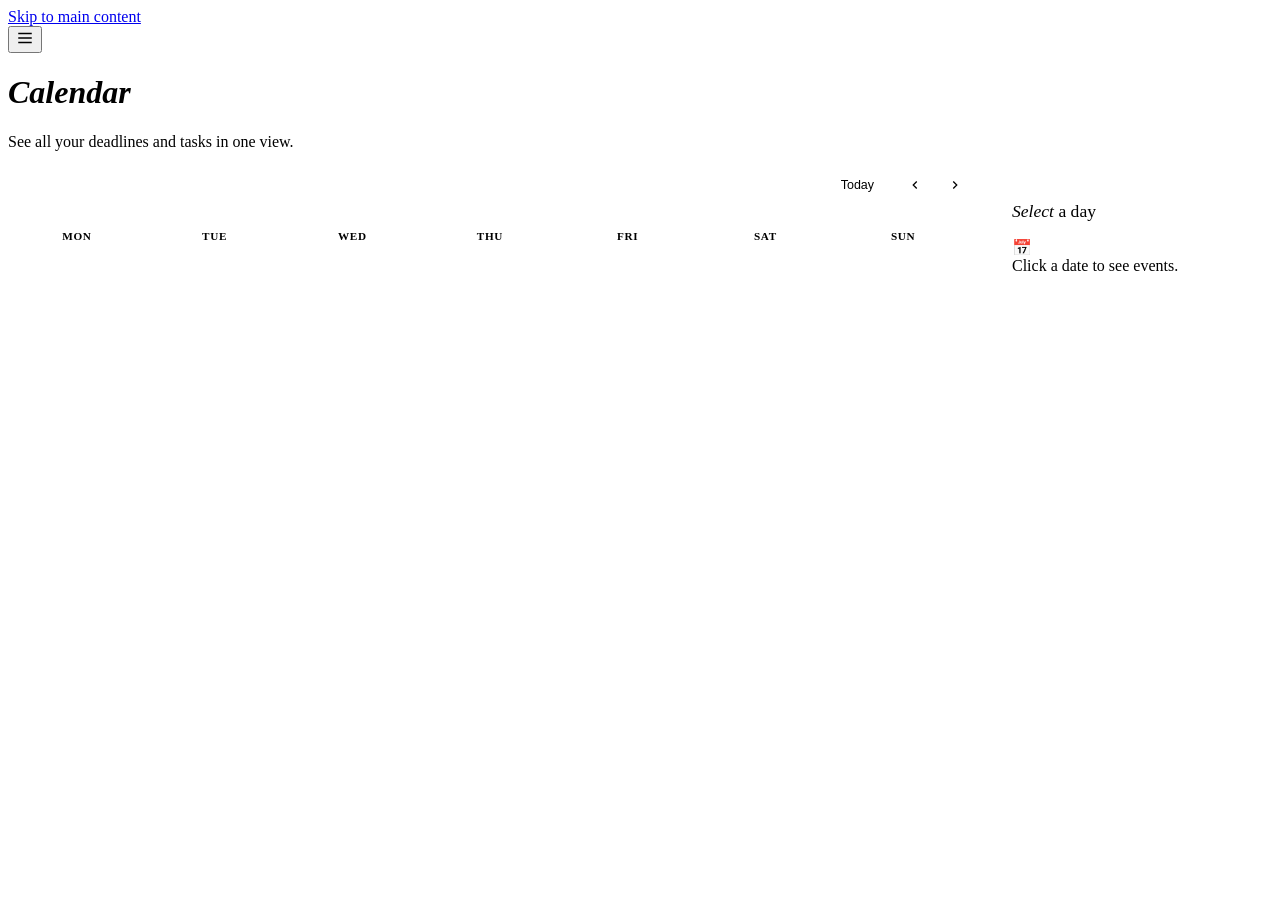
==== calendar.html @ 4d9ec4e2 "Add files via upload" ====
<!DOCTYPE html>
<html lang="en">
<head>
  <meta charset="UTF-8"/>
  <meta name="viewport" content="width=device-width, initial-scale=1.0"/>
  <meta name="description" content="UniCal Calendar — visualise all your deadlines and tasks in a monthly view."/>
  <title>UniCal – Calendar</title>
  <link rel="preconnect" href="https://fonts.googleapis.com"/>
  <link rel="preconnect" href="https://fonts.gstatic.com" crossorigin/>
  <link href="https://fonts.googleapis.com/css2?family=Fraunces:ital,opsz,wght@0,9..144,300;1,9..144,300&family=DM+Sans:opsz,wght@9..40,400;9..40,500;9..40,600&display=swap" rel="stylesheet"/>
  <link rel="stylesheet" href="../css/global.css"/>
  <style>
    .cal-layout {
      display: grid;
      grid-template-columns: 1fr 280px;
      gap: 20px;
      align-items: start;
    }

    /* ── Nav bar ── */
    .cal-nav {
      display: flex;
      align-items: center;
      justify-content: space-between;
      margin-bottom: 16px;
    }

    .cal-month-title {
      font-family: var(--font-display);
      font-size: 1.4rem;
      font-weight: 300;
      letter-spacing: -0.02em;
    }

    .cal-nav-btns {
      display: flex;
      gap: 6px;
    }

    .cal-nav-btn {
      width: 34px;
      height: 34px;
      border-radius: var(--radius-sm);
      background: var(--surface-2);
      border: 1.5px solid var(--border);
      display: flex;
      align-items: center;
      justify-content: center;
      cursor: pointer;
      color: var(--text-muted);
      transition: all 0.15s ease;
    }

    .cal-nav-btn:hover { background: var(--surface-3); color: var(--text); }

    .today-btn {
      padding: 6px 14px;
      border-radius: var(--radius-sm);
      background: var(--surface-2);
      border: 1.5px solid var(--border);
      font-size: 0.78rem;
      font-weight: 500;
      cursor: pointer;
      color: var(--text-muted);
      transition: all 0.15s;
    }

    .today-btn:hover { background: var(--surface-3); color: var(--text); }

    /* ── Calendar grid ── */
    .cal-grid-wrap {
      background: var(--surface);
      border: 1.5px solid var(--border);
      border-radius: var(--radius);
      overflow: hidden;
      box-shadow: var(--shadow-sm);
    }

    .cal-grid {
      display: grid;
      grid-template-columns: repeat(7, 1fr);
    }

    .cal-day-hdr {
      padding: 10px 4px;
      text-align: center;
      font-size: 0.7rem;
      font-weight: 600;
      letter-spacing: 0.06em;
      text-transform: uppercase;
      color: var(--text-muted);
      background: var(--surface-2);
      border-bottom: 1px solid var(--border);
    }

    .cal-cell {
      min-height: 84px;
      padding: 6px;
      border-right: 1px solid var(--border);
      border-bottom: 1px solid var(--border);
      cursor: pointer;
      transition: background 0.12s ease;
      vertical-align: top;
      position: relative;
    }

    .cal-cell:nth-child(7n) { border-right: none; }

    .cal-cell:hover { background: var(--surface-2); }

    .cal-cell.other-month { opacity: 0.35; pointer-events: none; }

    .cal-cell.is-today .cal-day-num {
      background: var(--text);
      color: var(--surface);
      border-radius: 50%;
      width: 24px;
      height: 24px;
      display: flex;
      align-items: center;
      justify-content: center;
    }

    .cal-cell.selected { background: var(--surface-2); }

    .cal-day-num {
      font-size: 0.82rem;
      font-weight: 500;
      margin-bottom: 4px;
      width: 24px;
      height: 24px;
      display: flex;
      align-items: center;
      justify-content: center;
    }

    .cal-dot-row {
      display: flex;
      flex-wrap: wrap;
      gap: 3px;
    }

    .cal-dot {
      width: 7px;
      height: 7px;
      border-radius: 50%;
      flex-shrink: 0;
    }

    /* ── Day panel ── */
    .day-panel {
      background: var(--surface);
      border: 1.5px solid var(--border);
      border-radius: var(--radius);
      padding: 20px;
      box-shadow: var(--shadow-sm);
      position: sticky;
      top: 24px;
    }

    .day-panel-title {
      font-family: var(--font-display);
      font-size: 1.1rem;
      font-weight: 300;
      margin-bottom: 16px;
    }

    .day-ev {
      display: flex;
      align-items: center;
      gap: 10px;
      padding: 10px 0;
      border-bottom: 1px solid var(--border);
      animation: fadeUp 0.25s ease both;
    }

    .day-ev:last-child { border-bottom: none; }

    .day-ev-stripe {
      width: 3px;
      height: 32px;
      border-radius: 2px;
      flex-shrink: 0;
    }

    .day-ev-name {
      font-size: 0.85rem;
      font-weight: 500;
      flex: 1;
    }

    .day-ev-meta {
      font-size: 0.72rem;
      color: var(--text-muted);
    }

    /* ── Legend ── */
    .legend {
      margin-top: 16px;
      padding-top: 16px;
      border-top: 1px solid var(--border);
    }

    .legend-title {
      font-size: 0.68rem;
      font-weight: 600;
      letter-spacing: 0.08em;
      text-transform: uppercase;
      color: var(--text-muted);
      margin-bottom: 8px;
    }

    .legend-item {
      display: flex;
      align-items: center;
      gap: 8px;
      font-size: 0.78rem;
      color: var(--text-muted);
      margin-bottom: 5px;
    }

    .legend-dot {
      width: 10px;
      height: 10px;
      border-radius: 50%;
      flex-shrink: 0;
    }

    @media (max-width: 860px) {
      .cal-layout { grid-template-columns: 1fr; }
      .day-panel { position: static; }
      .cal-cell { min-height: 60px; }
    }
  </style>
</head>
<body>
  <a href="#main-content" class="skip-link">Skip to main content</a>

  <div class="app-shell">
    <aside class="sidebar" aria-label="Main navigation"></aside>

    <button id="navToggle" class="nav-toggle" aria-label="Open navigation menu" aria-expanded="false">
      <svg width="18" height="18" viewBox="0 0 24 24" fill="none" stroke="currentColor" stroke-width="2" aria-hidden="true">
        <line x1="3" y1="6" x2="21" y2="6"/><line x1="3" y1="12" x2="21" y2="12"/><line x1="3" y1="18" x2="21" y2="18"/>
      </svg>
    </button>

    <main class="main-content" id="main-content">
      <header class="page-header">
        <div>
          <h1 class="page-title"><em>Calendar</em></h1>
          <p class="page-subtitle">See all your deadlines and tasks in one view.</p>
        </div>
      </header>

      <div class="cal-layout">
        <!-- Calendar -->
        <div>
          <div class="cal-nav" aria-label="Calendar navigation">
            <h2 class="cal-month-title" id="calMonthTitle" aria-live="polite"></h2>
            <div style="display:flex;gap:10px;align-items:center">
              <button class="today-btn" onclick="goToday()" aria-label="Go to today">Today</button>
              <div class="cal-nav-btns">
                <button class="cal-nav-btn" onclick="shiftMonth(-1)" aria-label="Previous month">
                  <svg width="14" height="14" viewBox="0 0 24 24" fill="none" stroke="currentColor" stroke-width="2.2" aria-hidden="true"><polyline points="15 18 9 12 15 6"/></svg>
                </button>
                <button class="cal-nav-btn" onclick="shiftMonth(1)" aria-label="Next month">
                  <svg width="14" height="14" viewBox="0 0 24 24" fill="none" stroke="currentColor" stroke-width="2.2" aria-hidden="true"><polyline points="9 18 15 12 9 6"/></svg>
                </button>
              </div>
            </div>
          </div>

          <div class="cal-grid-wrap" role="grid" aria-label="Monthly calendar">
            <div class="cal-grid" role="row">
              <div class="cal-day-hdr" role="columnheader" abbr="Monday">Mon</div>
              <div class="cal-day-hdr" role="columnheader" abbr="Tuesday">Tue</div>
              <div class="cal-day-hdr" role="columnheader" abbr="Wednesday">Wed</div>
              <div class="cal-day-hdr" role="columnheader" abbr="Thursday">Thu</div>
              <div class="cal-day-hdr" role="columnheader" abbr="Friday">Fri</div>
              <div class="cal-day-hdr" role="columnheader" abbr="Saturday">Sat</div>
              <div class="cal-day-hdr" role="columnheader" abbr="Sunday">Sun</div>
            </div>
            <div class="cal-grid" id="calCells" role="row">
              <!-- populated by JS -->
            </div>
          </div>
        </div>

        <!-- Day detail panel -->
        <aside class="day-panel" aria-label="Selected day events">
          <h2 class="day-panel-title" id="dayPanelTitle"><em>Select</em> a day</h2>
          <div id="dayEvents">
            <div class="empty-state">
              <div class="empty-state-icon">📅</div>
              <div class="empty-state-text">Click a date to see events.</div>
            </div>
          </div>
          <div class="legend" id="calLegend" aria-label="Course colour legend"></div>
        </aside>
      </div>
    </main>
  </div>

  <script src="../js/data.js"></script>
  <script src="../js/sidebar.js"></script>
  <script>
    requireAuth();
    buildSidebar('../');
    initMobileSidebar();

    const DAYS = ['Mon','Tue','Wed','Thu','Fri','Sat','Sun'];
    const MONTHS = ['January','February','March','April','May','June','July','August','September','October','November','December'];

    let viewYear  = new Date().getFullYear();
    let viewMonth = new Date().getMonth();
    let selectedDate = null;

    function shiftMonth(delta) {
      viewMonth += delta;
      if (viewMonth > 11) { viewMonth = 0; viewYear++; }
      if (viewMonth < 0)  { viewMonth = 11; viewYear--; }
      renderCal();
    }

    function goToday() {
      const now = new Date();
      viewYear = now.getFullYear();
      viewMonth = now.getMonth();
      renderCal();
    }

    function renderCal() {
      document.getElementById('calMonthTitle').textContent = `${MONTHS[viewMonth]} ${viewYear}`;

      const dls   = getDeadlines().filter(d=>!d.done);
      const tasks = getTasks().filter(t=>!t.done);
      const events = [...dls, ...tasks];

      // Build event map: iso → [event]
      const map = {};
      events.forEach(ev => {
        if (!map[ev.due]) map[ev.due] = [];
        map[ev.due].push(ev);
      });

      const firstDay = new Date(viewYear, viewMonth, 1);
      // Monday-based: 0=Mon...6=Sun
      let startDow = firstDay.getDay(); // 0=Sun,1=Mon...
      startDow = startDow === 0 ? 6 : startDow - 1;

      const daysInMonth  = new Date(viewYear, viewMonth + 1, 0).getDate();
      const daysInPrev   = new Date(viewYear, viewMonth, 0).getDate();
      const todayStr     = todayISO();

      const cells = document.getElementById('calCells');
      cells.innerHTML = '';

      const totalCells = Math.ceil((startDow + daysInMonth) / 7) * 7;

      for (let i = 0; i < totalCells; i++) {
        let day, month, year, isOther = false;

        if (i < startDow) {
          // Prev month
          day   = daysInPrev - startDow + i + 1;
          month = viewMonth - 1;
          year  = viewYear;
          if (month < 0) { month = 11; year--; }
          isOther = true;
        } else if (i >= startDow + daysInMonth) {
          // Next month
          day   = i - startDow - daysInMonth + 1;
          month = viewMonth + 1;
          year  = viewYear;
          if (month > 11) { month = 0; year++; }
          isOther = true;
        } else {
          day   = i - startDow + 1;
          month = viewMonth;
          year  = viewYear;
        }

        const iso = `${year}-${String(month+1).padStart(2,'0')}-${String(day).padStart(2,'0')}`;
        const isToday    = iso === todayStr;
        const isSelected = iso === selectedDate;
        const dayEvents  = map[iso] || [];

        const cell = document.createElement('div');
        cell.className = `cal-cell${isOther?' other-month':''}${isToday?' is-today':''}${isSelected?' selected':''}`;
        cell.setAttribute('role','gridcell');
        cell.setAttribute('aria-label', `${day} ${MONTHS[month]} ${year}${dayEvents.length ? `, ${dayEvents.length} event${dayEvents.length!==1?'s':''}` : ''}`);
        if (isSelected) cell.setAttribute('aria-selected','true');
        if (!isOther) cell.onclick = () => selectDay(iso, day, month);

        const numEl = document.createElement('div');
        numEl.className = 'cal-day-num';
        numEl.textContent = day;
        numEl.setAttribute('aria-hidden','true');
        cell.appendChild(numEl);

        if (dayEvents.length) {
          const dotRow = document.createElement('div');
          dotRow.className = 'cal-dot-row';
          dotRow.setAttribute('aria-hidden','true');
          dayEvents.slice(0,6).forEach(ev => {
            const c = courseById(ev.course);
            const dot = document.createElement('div');
            dot.className = 'cal-dot';
            dot.style.background = c.bg;
            dotRow.appendChild(dot);
          });
          cell.appendChild(dotRow);
        }

        cells.appendChild(cell);
      }

      renderLegend();
    }

    function selectDay(iso, day, month) {
      selectedDate = iso;
      renderCal();

      const title = document.getElementById('dayPanelTitle');
      title.innerHTML = `${day} <em>${MONTHS[month]}</em>`;

      const dls   = getDeadlines().filter(d=>!d.done && d.due===iso);
      const tasks = getTasks().filter(t=>!t.done && t.due===iso);
      const all   = [...dls, ...tasks];

      const evContainer = document.getElementById('dayEvents');
      evContainer.innerHTML = '';

      if (!all.length) {
        evContainer.innerHTML = `<div class="empty-state"><div class="empty-state-icon">✨</div><div class="empty-state-text">Nothing due — free day!</div></div>`;
        return;
      }

      all.forEach((ev, i) => {
        const c = courseById(ev.course);
        const type = ev.hasOwnProperty('desc') ? 'Task' : 'Deadline';
        const el = document.createElement('div');
        el.className = 'day-ev';
        el.style.animationDelay = `${i * 0.05}s`;
        el.innerHTML = `
          <div class="day-ev-stripe" style="background:${c.bg}" aria-hidden="true"></div>
          <div style="flex:1;min-width:0">
            <div class="day-ev-name">${ev.title}</div>
            <div class="day-ev-meta">${c.label} · ${type}</div>
          </div>
          <span class="badge badge-${ev.priority}">${ev.priority}</span>
        `;
        evContainer.appendChild(el);
      });
    }

    function renderLegend() {
      const legend = document.getElementById('calLegend');
      const courses = getCourses();
      legend.innerHTML = `<div class="legend-title">Courses</div>` +
        courses.map(c => `
          <div class="legend-item">
            <div class="legend-dot" style="background:${c.bg}" aria-hidden="true"></div>
            ${c.label}
          </div>
        `).join('');
    }

    renderCal();
  </script>
</body>
</html>
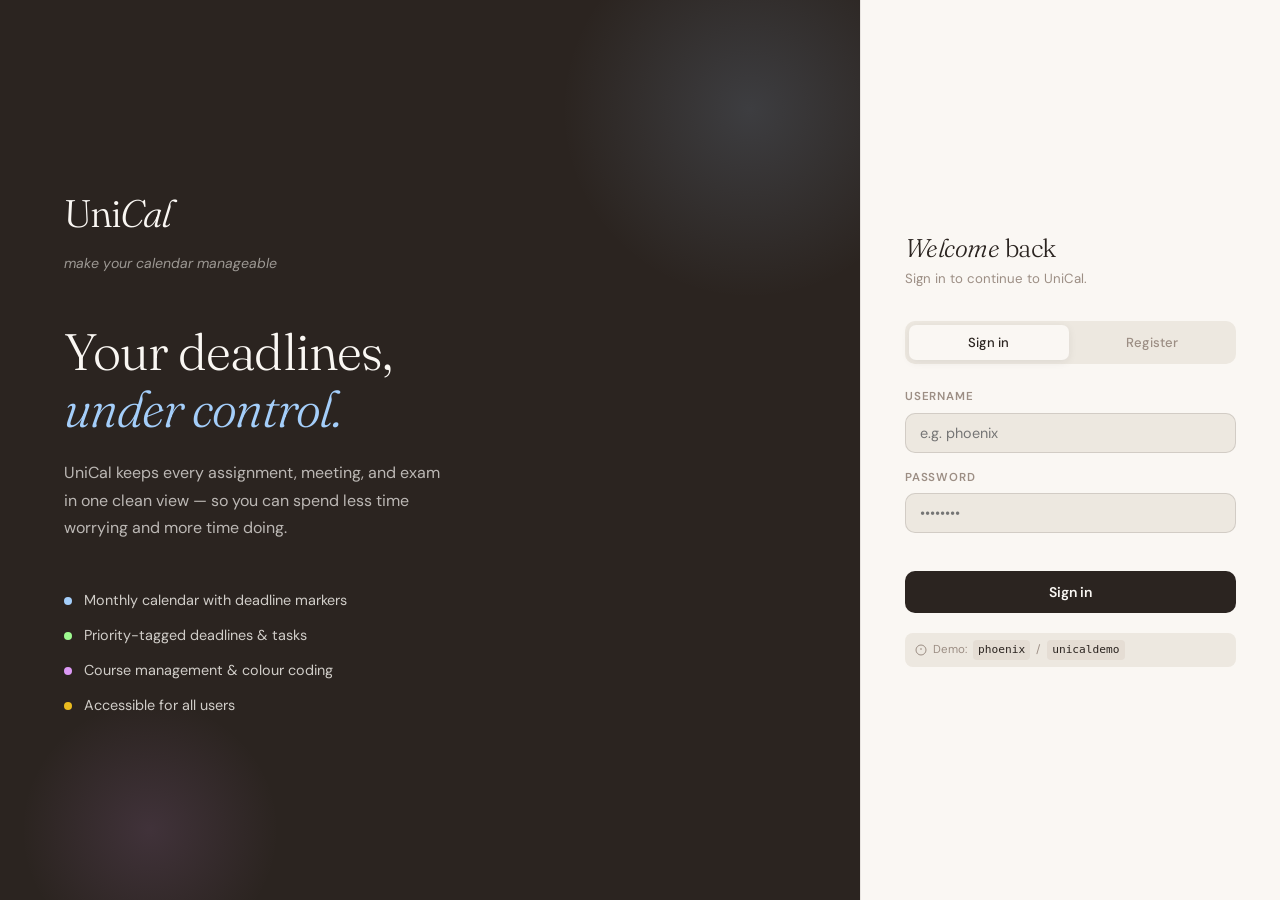
==== commit 04318f3b: "Add files via upload" ====
--- a/calendar.html
+++ b/calendar.html
@@ -3,274 +3,77 @@
 <head>
   <meta charset="UTF-8"/>
   <meta name="viewport" content="width=device-width, initial-scale=1.0"/>
-  <meta name="description" content="UniCal Calendar — visualise all your deadlines and tasks in a monthly view."/>
   <title>UniCal – Calendar</title>
   <link rel="preconnect" href="https://fonts.googleapis.com"/>
   <link rel="preconnect" href="https://fonts.gstatic.com" crossorigin/>
   <link href="https://fonts.googleapis.com/css2?family=Fraunces:ital,opsz,wght@0,9..144,300;1,9..144,300&family=DM+Sans:opsz,wght@9..40,400;9..40,500;9..40,600&display=swap" rel="stylesheet"/>
-  <link rel="stylesheet" href="../css/global.css"/>
+  <link rel="stylesheet" href="global.css"/>
   <style>
-    .cal-layout {
-      display: grid;
-      grid-template-columns: 1fr 280px;
-      gap: 20px;
-      align-items: start;
-    }
+    .cal-layout { display:grid; grid-template-columns:1fr 280px; gap:20px; align-items:start; }
+    .cal-nav { display:flex; align-items:center; justify-content:space-between; margin-bottom:16px; }
+    .cal-month-title { font-family:var(--font-display); font-size:1.4rem; font-weight:300; letter-spacing:-0.02em; }
+    .cal-nav-btns { display:flex; gap:6px; }
+    .cal-nav-btn { width:34px; height:34px; border-radius:var(--radius-sm); background:var(--surface-2); border:1.5px solid var(--border); display:flex; align-items:center; justify-content:center; cursor:pointer; color:var(--text-muted); transition:all 0.15s ease; }
+    .cal-nav-btn:hover { background:var(--surface-3); color:var(--text); }
+    .today-btn { padding:6px 14px; border-radius:var(--radius-sm); background:var(--surface-2); border:1.5px solid var(--border); font-size:0.78rem; font-weight:500; cursor:pointer; color:var(--text-muted); transition:all 0.15s; }
+    .today-btn:hover { background:var(--surface-3); color:var(--text); }
 
-    /* ── Nav bar ── */
-    .cal-nav {
-      display: flex;
-      align-items: center;
-      justify-content: space-between;
-      margin-bottom: 16px;
-    }
+    .cal-grid-wrap { background:var(--surface); border:1.5px solid var(--border); border-radius:var(--radius); overflow:hidden; box-shadow:var(--shadow-sm); }
+    .cal-grid { display:grid; grid-template-columns:repeat(7,1fr); }
+    .cal-day-hdr { padding:10px 4px; text-align:center; font-size:0.7rem; font-weight:600; letter-spacing:0.06em; text-transform:uppercase; color:var(--text-muted); background:var(--surface-2); border-bottom:1px solid var(--border); }
+    .cal-cell { min-height:84px; padding:6px; border-right:1px solid var(--border); border-bottom:1px solid var(--border); cursor:pointer; transition:background 0.12s ease; position:relative; }
+    .cal-cell:nth-child(7n) { border-right:none; }
+    .cal-cell:hover { background:var(--surface-2); }
+    .cal-cell.other-month { opacity:0.35; pointer-events:none; }
+    .cal-cell.is-today .cal-day-num { background:var(--text); color:var(--surface); border-radius:50%; width:24px; height:24px; display:flex; align-items:center; justify-content:center; }
+    .cal-cell.selected { background:var(--surface-2); }
+    .cal-day-num { font-size:0.82rem; font-weight:500; margin-bottom:4px; width:24px; height:24px; display:flex; align-items:center; justify-content:center; }
+    .cal-dot-row { display:flex; flex-wrap:wrap; gap:3px; }
+    .cal-dot { width:7px; height:7px; border-radius:50%; flex-shrink:0; }
 
-    .cal-month-title {
-      font-family: var(--font-display);
-      font-size: 1.4rem;
-      font-weight: 300;
-      letter-spacing: -0.02em;
-    }
+    .day-panel { background:var(--surface); border:1.5px solid var(--border); border-radius:var(--radius); padding:20px; box-shadow:var(--shadow-sm); position:sticky; top:24px; }
+    .day-panel-title { font-family:var(--font-display); font-size:1.1rem; font-weight:300; margin-bottom:16px; }
+    .day-ev { display:flex; align-items:center; gap:10px; padding:10px 0; border-bottom:1px solid var(--border); animation:fadeUp 0.25s ease both; }
+    .day-ev:last-child { border-bottom:none; }
+    .day-ev-stripe { width:3px; height:32px; border-radius:2px; flex-shrink:0; }
+    .day-ev-name { font-size:0.85rem; font-weight:500; flex:1; }
+    .day-ev-meta { font-size:0.72rem; color:var(--text-muted); }
 
-    .cal-nav-btns {
-      display: flex;
-      gap: 6px;
-    }
+    .legend { margin-top:16px; padding-top:16px; border-top:1px solid var(--border); }
+    .legend-title { font-size:0.68rem; font-weight:600; letter-spacing:0.08em; text-transform:uppercase; color:var(--text-muted); margin-bottom:8px; }
+    .legend-item { display:flex; align-items:center; gap:8px; font-size:0.78rem; color:var(--text-muted); margin-bottom:5px; }
+    .legend-dot { width:10px; height:10px; border-radius:50%; flex-shrink:0; }
 
-    .cal-nav-btn {
-      width: 34px;
-      height: 34px;
-      border-radius: var(--radius-sm);
-      background: var(--surface-2);
-      border: 1.5px solid var(--border);
-      display: flex;
-      align-items: center;
-      justify-content: center;
-      cursor: pointer;
-      color: var(--text-muted);
-      transition: all 0.15s ease;
-    }
-
-    .cal-nav-btn:hover { background: var(--surface-3); color: var(--text); }
-
-    .today-btn {
-      padding: 6px 14px;
-      border-radius: var(--radius-sm);
-      background: var(--surface-2);
-      border: 1.5px solid var(--border);
-      font-size: 0.78rem;
-      font-weight: 500;
-      cursor: pointer;
-      color: var(--text-muted);
-      transition: all 0.15s;
-    }
-
-    .today-btn:hover { background: var(--surface-3); color: var(--text); }
-
-    /* ── Calendar grid ── */
-    .cal-grid-wrap {
-      background: var(--surface);
-      border: 1.5px solid var(--border);
-      border-radius: var(--radius);
-      overflow: hidden;
-      box-shadow: var(--shadow-sm);
-    }
-
-    .cal-grid {
-      display: grid;
-      grid-template-columns: repeat(7, 1fr);
-    }
-
-    .cal-day-hdr {
-      padding: 10px 4px;
-      text-align: center;
-      font-size: 0.7rem;
-      font-weight: 600;
-      letter-spacing: 0.06em;
-      text-transform: uppercase;
-      color: var(--text-muted);
-      background: var(--surface-2);
-      border-bottom: 1px solid var(--border);
-    }
-
-    .cal-cell {
-      min-height: 84px;
-      padding: 6px;
-      border-right: 1px solid var(--border);
-      border-bottom: 1px solid var(--border);
-      cursor: pointer;
-      transition: background 0.12s ease;
-      vertical-align: top;
-      position: relative;
-    }
-
-    .cal-cell:nth-child(7n) { border-right: none; }
-
-    .cal-cell:hover { background: var(--surface-2); }
-
-    .cal-cell.other-month { opacity: 0.35; pointer-events: none; }
-
-    .cal-cell.is-today .cal-day-num {
-      background: var(--text);
-      color: var(--surface);
-      border-radius: 50%;
-      width: 24px;
-      height: 24px;
-      display: flex;
-      align-items: center;
-      justify-content: center;
-    }
-
-    .cal-cell.selected { background: var(--surface-2); }
-
-    .cal-day-num {
-      font-size: 0.82rem;
-      font-weight: 500;
-      margin-bottom: 4px;
-      width: 24px;
-      height: 24px;
-      display: flex;
-      align-items: center;
-      justify-content: center;
-    }
-
-    .cal-dot-row {
-      display: flex;
-      flex-wrap: wrap;
-      gap: 3px;
-    }
-
-    .cal-dot {
-      width: 7px;
-      height: 7px;
-      border-radius: 50%;
-      flex-shrink: 0;
-    }
-
-    /* ── Day panel ── */
-    .day-panel {
-      background: var(--surface);
-      border: 1.5px solid var(--border);
-      border-radius: var(--radius);
-      padding: 20px;
-      box-shadow: var(--shadow-sm);
-      position: sticky;
-      top: 24px;
-    }
-
-    .day-panel-title {
-      font-family: var(--font-display);
-      font-size: 1.1rem;
-      font-weight: 300;
-      margin-bottom: 16px;
-    }
-
-    .day-ev {
-      display: flex;
-      align-items: center;
-      gap: 10px;
-      padding: 10px 0;
-      border-bottom: 1px solid var(--border);
-      animation: fadeUp 0.25s ease both;
-    }
-
-    .day-ev:last-child { border-bottom: none; }
-
-    .day-ev-stripe {
-      width: 3px;
-      height: 32px;
-      border-radius: 2px;
-      flex-shrink: 0;
-    }
-
-    .day-ev-name {
-      font-size: 0.85rem;
-      font-weight: 500;
-      flex: 1;
-    }
-
-    .day-ev-meta {
-      font-size: 0.72rem;
-      color: var(--text-muted);
-    }
-
-    /* ── Legend ── */
-    .legend {
-      margin-top: 16px;
-      padding-top: 16px;
-      border-top: 1px solid var(--border);
-    }
-
-    .legend-title {
-      font-size: 0.68rem;
-      font-weight: 600;
-      letter-spacing: 0.08em;
-      text-transform: uppercase;
-      color: var(--text-muted);
-      margin-bottom: 8px;
-    }
-
-    .legend-item {
-      display: flex;
-      align-items: center;
-      gap: 8px;
-      font-size: 0.78rem;
-      color: var(--text-muted);
-      margin-bottom: 5px;
-    }
-
-    .legend-dot {
-      width: 10px;
-      height: 10px;
-      border-radius: 50%;
-      flex-shrink: 0;
-    }
-
-    @media (max-width: 860px) {
-      .cal-layout { grid-template-columns: 1fr; }
-      .day-panel { position: static; }
-      .cal-cell { min-height: 60px; }
+    @media (max-width:860px) {
+      .cal-layout { grid-template-columns:1fr; }
+      .day-panel { position:static; }
+      .cal-cell { min-height:60px; }
     }
   </style>
 </head>
 <body>
   <a href="#main-content" class="skip-link">Skip to main content</a>
-
   <div class="app-shell">
     <aside class="sidebar" aria-label="Main navigation"></aside>
-
     <button id="navToggle" class="nav-toggle" aria-label="Open navigation menu" aria-expanded="false">
-      <svg width="18" height="18" viewBox="0 0 24 24" fill="none" stroke="currentColor" stroke-width="2" aria-hidden="true">
-        <line x1="3" y1="6" x2="21" y2="6"/><line x1="3" y1="12" x2="21" y2="12"/><line x1="3" y1="18" x2="21" y2="18"/>
-      </svg>
+      <svg width="18" height="18" viewBox="0 0 24 24" fill="none" stroke="currentColor" stroke-width="2" aria-hidden="true"><line x1="3" y1="6" x2="21" y2="6"/><line x1="3" y1="12" x2="21" y2="12"/><line x1="3" y1="18" x2="21" y2="18"/></svg>
     </button>
-
     <main class="main-content" id="main-content">
       <header class="page-header">
-        <div>
-          <h1 class="page-title"><em>Calendar</em></h1>
-          <p class="page-subtitle">See all your deadlines and tasks in one view.</p>
-        </div>
+        <div><h1 class="page-title"><em>Calendar</em></h1><p class="page-subtitle">See all your deadlines and tasks in one view.</p></div>
       </header>
-
       <div class="cal-layout">
-        <!-- Calendar -->
         <div>
           <div class="cal-nav" aria-label="Calendar navigation">
             <h2 class="cal-month-title" id="calMonthTitle" aria-live="polite"></h2>
             <div style="display:flex;gap:10px;align-items:center">
               <button class="today-btn" onclick="goToday()" aria-label="Go to today">Today</button>
               <div class="cal-nav-btns">
-                <button class="cal-nav-btn" onclick="shiftMonth(-1)" aria-label="Previous month">
-                  <svg width="14" height="14" viewBox="0 0 24 24" fill="none" stroke="currentColor" stroke-width="2.2" aria-hidden="true"><polyline points="15 18 9 12 15 6"/></svg>
-                </button>
-                <button class="cal-nav-btn" onclick="shiftMonth(1)" aria-label="Next month">
-                  <svg width="14" height="14" viewBox="0 0 24 24" fill="none" stroke="currentColor" stroke-width="2.2" aria-hidden="true"><polyline points="9 18 15 12 9 6"/></svg>
-                </button>
+                <button class="cal-nav-btn" onclick="shiftMonth(-1)" aria-label="Previous month"><svg width="14" height="14" viewBox="0 0 24 24" fill="none" stroke="currentColor" stroke-width="2.2" aria-hidden="true"><polyline points="15 18 9 12 15 6"/></svg></button>
+                <button class="cal-nav-btn" onclick="shiftMonth(1)"  aria-label="Next month"><svg width="14" height="14" viewBox="0 0 24 24" fill="none" stroke="currentColor" stroke-width="2.2" aria-hidden="true"><polyline points="9 18 15 12 9 6"/></svg></button>
               </div>
             </div>
           </div>
-
           <div class="cal-grid-wrap" role="grid" aria-label="Monthly calendar">
             <div class="cal-grid" role="row">
               <div class="cal-day-hdr" role="columnheader" abbr="Monday">Mon</div>
@@ -281,191 +84,72 @@
               <div class="cal-day-hdr" role="columnheader" abbr="Saturday">Sat</div>
               <div class="cal-day-hdr" role="columnheader" abbr="Sunday">Sun</div>
             </div>
-            <div class="cal-grid" id="calCells" role="row">
-              <!-- populated by JS -->
-            </div>
+            <div class="cal-grid" id="calCells" role="row"></div>
           </div>
         </div>
-
-        <!-- Day detail panel -->
         <aside class="day-panel" aria-label="Selected day events">
           <h2 class="day-panel-title" id="dayPanelTitle"><em>Select</em> a day</h2>
-          <div id="dayEvents">
-            <div class="empty-state">
-              <div class="empty-state-icon">📅</div>
-              <div class="empty-state-text">Click a date to see events.</div>
-            </div>
-          </div>
+          <div id="dayEvents"><div class="empty-state"><div class="empty-state-icon">📅</div><div class="empty-state-text">Click a date to see events.</div></div></div>
           <div class="legend" id="calLegend" aria-label="Course colour legend"></div>
         </aside>
       </div>
     </main>
   </div>
 
-  <script src="../js/data.js"></script>
-  <script src="../js/sidebar.js"></script>
+  <script src="data.js"></script>
+  <script src="sidebar.js"></script>
   <script>
-    requireAuth();
-    buildSidebar('../');
-    initMobileSidebar();
+    requireAuth(); buildSidebar(); initMobileSidebar();
+    const MONTHS = ['January','February','March','April','May','June','July','August','September','October','November','December'];
+    let viewYear=new Date().getFullYear(), viewMonth=new Date().getMonth(), selectedDate=null;
 
-    const DAYS = ['Mon','Tue','Wed','Thu','Fri','Sat','Sun'];
-    const MONTHS = ['January','February','March','April','May','June','July','August','September','October','November','December'];
-
-    let viewYear  = new Date().getFullYear();
-    let viewMonth = new Date().getMonth();
-    let selectedDate = null;
-
-    function shiftMonth(delta) {
-      viewMonth += delta;
-      if (viewMonth > 11) { viewMonth = 0; viewYear++; }
-      if (viewMonth < 0)  { viewMonth = 11; viewYear--; }
-      renderCal();
-    }
-
-    function goToday() {
-      const now = new Date();
-      viewYear = now.getFullYear();
-      viewMonth = now.getMonth();
-      renderCal();
-    }
+    function shiftMonth(d) { viewMonth+=d; if(viewMonth>11){viewMonth=0;viewYear++;}else if(viewMonth<0){viewMonth=11;viewYear--;} renderCal(); }
+    function goToday() { const n=new Date(); viewYear=n.getFullYear(); viewMonth=n.getMonth(); renderCal(); }
 
     function renderCal() {
-      document.getElementById('calMonthTitle').textContent = `${MONTHS[viewMonth]} ${viewYear}`;
-
-      const dls   = getDeadlines().filter(d=>!d.done);
-      const tasks = getTasks().filter(t=>!t.done);
-      const events = [...dls, ...tasks];
-
-      // Build event map: iso → [event]
-      const map = {};
-      events.forEach(ev => {
-        if (!map[ev.due]) map[ev.due] = [];
-        map[ev.due].push(ev);
-      });
-
-      const firstDay = new Date(viewYear, viewMonth, 1);
-      // Monday-based: 0=Mon...6=Sun
-      let startDow = firstDay.getDay(); // 0=Sun,1=Mon...
-      startDow = startDow === 0 ? 6 : startDow - 1;
-
-      const daysInMonth  = new Date(viewYear, viewMonth + 1, 0).getDate();
-      const daysInPrev   = new Date(viewYear, viewMonth, 0).getDate();
-      const todayStr     = todayISO();
-
-      const cells = document.getElementById('calCells');
-      cells.innerHTML = '';
-
-      const totalCells = Math.ceil((startDow + daysInMonth) / 7) * 7;
-
-      for (let i = 0; i < totalCells; i++) {
-        let day, month, year, isOther = false;
-
-        if (i < startDow) {
-          // Prev month
-          day   = daysInPrev - startDow + i + 1;
-          month = viewMonth - 1;
-          year  = viewYear;
-          if (month < 0) { month = 11; year--; }
-          isOther = true;
-        } else if (i >= startDow + daysInMonth) {
-          // Next month
-          day   = i - startDow - daysInMonth + 1;
-          month = viewMonth + 1;
-          year  = viewYear;
-          if (month > 11) { month = 0; year++; }
-          isOther = true;
-        } else {
-          day   = i - startDow + 1;
-          month = viewMonth;
-          year  = viewYear;
-        }
-
-        const iso = `${year}-${String(month+1).padStart(2,'0')}-${String(day).padStart(2,'0')}`;
-        const isToday    = iso === todayStr;
-        const isSelected = iso === selectedDate;
-        const dayEvents  = map[iso] || [];
-
-        const cell = document.createElement('div');
-        cell.className = `cal-cell${isOther?' other-month':''}${isToday?' is-today':''}${isSelected?' selected':''}`;
+      document.getElementById('calMonthTitle').textContent=`${MONTHS[viewMonth]} ${viewYear}`;
+      const map={};
+      [...getDeadlines().filter(d=>!d.done),...getTasks().filter(t=>!t.done)].forEach(ev=>{ if(!map[ev.due])map[ev.due]=[]; map[ev.due].push(ev); });
+      const firstDay=new Date(viewYear,viewMonth,1);
+      let startDow=firstDay.getDay(); startDow=startDow===0?6:startDow-1;
+      const daysInMonth=new Date(viewYear,viewMonth+1,0).getDate();
+      const daysInPrev=new Date(viewYear,viewMonth,0).getDate();
+      const todayStr=todayISO();
+      const cells=document.getElementById('calCells'); cells.innerHTML='';
+      const total=Math.ceil((startDow+daysInMonth)/7)*7;
+      for(let i=0;i<total;i++){
+        let day,month,year,isOther=false;
+        if(i<startDow){day=daysInPrev-startDow+i+1;month=viewMonth-1;year=viewYear;if(month<0){month=11;year--;}isOther=true;}
+        else if(i>=startDow+daysInMonth){day=i-startDow-daysInMonth+1;month=viewMonth+1;year=viewYear;if(month>11){month=0;year++;}isOther=true;}
+        else{day=i-startDow+1;month=viewMonth;year=viewYear;}
+        const iso=`${year}-${String(month+1).padStart(2,'0')}-${String(day).padStart(2,'0')}`;
+        const isToday=iso===todayStr, isSelected=iso===selectedDate, dayEvs=map[iso]||[];
+        const cell=document.createElement('div');
+        cell.className=`cal-cell${isOther?' other-month':''}${isToday?' is-today':''}${isSelected?' selected':''}`;
         cell.setAttribute('role','gridcell');
-        cell.setAttribute('aria-label', `${day} ${MONTHS[month]} ${year}${dayEvents.length ? `, ${dayEvents.length} event${dayEvents.length!==1?'s':''}` : ''}`);
-        if (isSelected) cell.setAttribute('aria-selected','true');
-        if (!isOther) cell.onclick = () => selectDay(iso, day, month);
-
-        const numEl = document.createElement('div');
-        numEl.className = 'cal-day-num';
-        numEl.textContent = day;
-        numEl.setAttribute('aria-hidden','true');
+        cell.setAttribute('aria-label',`${day} ${MONTHS[month]} ${year}${dayEvs.length?`, ${dayEvs.length} event${dayEvs.length!==1?'s':''}`:''}`)
+        if(isSelected)cell.setAttribute('aria-selected','true');
+        if(!isOther)cell.onclick=()=>selectDay(iso,day,month);
+        const numEl=document.createElement('div'); numEl.className='cal-day-num'; numEl.textContent=day; numEl.setAttribute('aria-hidden','true');
         cell.appendChild(numEl);
-
-        if (dayEvents.length) {
-          const dotRow = document.createElement('div');
-          dotRow.className = 'cal-dot-row';
-          dotRow.setAttribute('aria-hidden','true');
-          dayEvents.slice(0,6).forEach(ev => {
-            const c = courseById(ev.course);
-            const dot = document.createElement('div');
-            dot.className = 'cal-dot';
-            dot.style.background = c.bg;
-            dotRow.appendChild(dot);
-          });
-          cell.appendChild(dotRow);
-        }
-
+        if(dayEvs.length){const dr=document.createElement('div');dr.className='cal-dot-row';dr.setAttribute('aria-hidden','true');dayEvs.slice(0,6).forEach(ev=>{const c=courseById(ev.course);const dot=document.createElement('div');dot.className='cal-dot';dot.style.background=c.bg;dr.appendChild(dot);});cell.appendChild(dr);}
         cells.appendChild(cell);
       }
-
       renderLegend();
     }
 
-    function selectDay(iso, day, month) {
-      selectedDate = iso;
-      renderCal();
-
-      const title = document.getElementById('dayPanelTitle');
-      title.innerHTML = `${day} <em>${MONTHS[month]}</em>`;
-
-      const dls   = getDeadlines().filter(d=>!d.done && d.due===iso);
-      const tasks = getTasks().filter(t=>!t.done && t.due===iso);
-      const all   = [...dls, ...tasks];
-
-      const evContainer = document.getElementById('dayEvents');
-      evContainer.innerHTML = '';
-
-      if (!all.length) {
-        evContainer.innerHTML = `<div class="empty-state"><div class="empty-state-icon">✨</div><div class="empty-state-text">Nothing due — free day!</div></div>`;
-        return;
-      }
-
-      all.forEach((ev, i) => {
-        const c = courseById(ev.course);
-        const type = ev.hasOwnProperty('desc') ? 'Task' : 'Deadline';
-        const el = document.createElement('div');
-        el.className = 'day-ev';
-        el.style.animationDelay = `${i * 0.05}s`;
-        el.innerHTML = `
-          <div class="day-ev-stripe" style="background:${c.bg}" aria-hidden="true"></div>
-          <div style="flex:1;min-width:0">
-            <div class="day-ev-name">${ev.title}</div>
-            <div class="day-ev-meta">${c.label} · ${type}</div>
-          </div>
-          <span class="badge badge-${ev.priority}">${ev.priority}</span>
-        `;
-        evContainer.appendChild(el);
-      });
+    function selectDay(iso,day,month){
+      selectedDate=iso; renderCal();
+      document.getElementById('dayPanelTitle').innerHTML=`${day} <em>${MONTHS[month]}</em>`;
+      const all=[...getDeadlines().filter(d=>!d.done&&d.due===iso),...getTasks().filter(t=>!t.done&&t.due===iso)];
+      const ev=document.getElementById('dayEvents'); ev.innerHTML='';
+      if(!all.length){ev.innerHTML=`<div class="empty-state"><div class="empty-state-icon">✨</div><div class="empty-state-text">Nothing due — free day!</div></div>`;return;}
+      all.forEach((item,i)=>{const c=courseById(item.course);const type=item.hasOwnProperty('desc')?'Task':'Deadline';const el=document.createElement('div');el.className='day-ev';el.style.animationDelay=`${i*.05}s`;el.innerHTML=`<div class="day-ev-stripe" style="background:${c.bg}" aria-hidden="true"></div><div style="flex:1;min-width:0"><div class="day-ev-name">${item.title}</div><div class="day-ev-meta">${c.label} · ${type}</div></div><span class="badge badge-${item.priority}">${item.priority}</span>`;ev.appendChild(el);});
     }
 
-    function renderLegend() {
-      const legend = document.getElementById('calLegend');
-      const courses = getCourses();
-      legend.innerHTML = `<div class="legend-title">Courses</div>` +
-        courses.map(c => `
-          <div class="legend-item">
-            <div class="legend-dot" style="background:${c.bg}" aria-hidden="true"></div>
-            ${c.label}
-          </div>
-        `).join('');
+    function renderLegend(){
+      document.getElementById('calLegend').innerHTML=`<div class="legend-title">Courses</div>`+
+        getCourses().map(c=>`<div class="legend-item"><div class="legend-dot" style="background:${c.bg}" aria-hidden="true"></div>${c.label}</div>`).join('');
     }
 
     renderCal();
--- a/global.css
+++ b/global.css
@@ -0,0 +1,181 @@
+/* ═══════════════════════════════════════════
+   UniCal — Global Styles  (flat / GitHub Pages edition)
+   "Make your calendar manageable."
+═══════════════════════════════════════════ */
+
+@import url('https://fonts.googleapis.com/css2?family=Fraunces:ital,opsz,wght@0,9..144,300;0,9..144,400;0,9..144,500;1,9..144,300;1,9..144,400&family=DM+Sans:ital,opsz,wght@0,9..40,400;0,9..40,500;0,9..40,600;1,9..40,400&display=swap');
+
+/* ── Design Tokens ── */
+:root {
+  --bg:          #F0EBE3;
+  --surface:     #FAF7F3;
+  --surface-2:   #EDE8E0;
+  --surface-3:   #E5DDD4;
+  --text:        #2B2420;
+  --text-muted:  #9C8E84;
+  --border:      rgba(43,36,32,0.09);
+  --border-med:  rgba(43,36,32,0.14);
+  --accent-blue:  #A4CEFA;
+  --accent-green: #9EFA90;
+  --accent-pink:  #DC99F5;
+  --accent-slate: #616C8F;
+  --accent-yellow:#EABB1F;
+  --urgent:  #E8635A;
+  --high:    #F0964A;
+  --medium:  #62B067;
+  --low:     #7B9FDE;
+  --radius:     16px;
+  --radius-sm:  10px;
+  --radius-lg:  24px;
+  --shadow:     0 4px 24px rgba(43,36,32,0.08);
+  --shadow-sm:  0 2px 10px rgba(43,36,32,0.06);
+  --shadow-lg:  0 14px 44px rgba(43,36,32,0.12);
+  --font-display: 'Fraunces', Georgia, serif;
+  --font-body:    'DM Sans', system-ui, sans-serif;
+  --sidebar-w: 220px;
+}
+
+*, *::before, *::after { box-sizing: border-box; margin: 0; padding: 0; }
+html { scroll-behavior: smooth; font-size: 16px; }
+body { font-family: var(--font-body); background: var(--bg); color: var(--text); min-height: 100vh; line-height: 1.6; -webkit-font-smoothing: antialiased; }
+
+:focus-visible { outline: 3px solid var(--accent-slate); outline-offset: 3px; border-radius: 4px; }
+
+.skip-link {
+  position: absolute; top: -50px; left: 16px;
+  background: var(--text); color: var(--surface);
+  padding: 10px 18px; border-radius: 0 0 var(--radius-sm) var(--radius-sm);
+  font-size: 0.85rem; font-weight: 600; z-index: 9999;
+  text-decoration: none; transition: top 0.2s ease;
+}
+.skip-link:focus { top: 0; }
+
+h1, h2, h3, h4 { font-family: var(--font-display); font-weight: 300; letter-spacing: -0.02em; line-height: 1.2; }
+em { font-style: italic; }
+a { color: var(--accent-slate); text-decoration: none; }
+a:hover { text-decoration: underline; }
+button, input, select, textarea { font-family: var(--font-body); font-size: 1rem; }
+button { cursor: pointer; }
+
+.sr-only { position: absolute; width: 1px; height: 1px; padding: 0; margin: -1px; overflow: hidden; clip: rect(0,0,0,0); white-space: nowrap; border: 0; }
+.text-muted { color: var(--text-muted); }
+
+/* ── App Shell ── */
+.app-shell { display: flex; min-height: 100vh; }
+
+/* ── Sidebar ── */
+.sidebar {
+  width: var(--sidebar-w); background: var(--surface);
+  border-right: 1.5px solid var(--border);
+  display: flex; flex-direction: column;
+  position: fixed; top: 0; left: 0; height: 100vh;
+  z-index: 200; transition: transform 0.3s ease;
+}
+
+.sidebar-logo { padding: 28px 24px 20px; border-bottom: 1.5px solid var(--border); }
+.sidebar-logo-text { font-family: var(--font-display); font-size: 1.5rem; font-weight: 300; letter-spacing: -0.03em; color: var(--text); display: block; }
+.sidebar-slogan { font-size: 0.72rem; color: var(--text-muted); margin-top: 2px; font-style: italic; }
+
+.sidebar-nav { flex: 1; padding: 16px 12px; list-style: none; overflow-y: auto; }
+.nav-item { margin-bottom: 2px; }
+.nav-link {
+  display: flex; align-items: center; gap: 10px; padding: 10px 12px;
+  border-radius: var(--radius-sm); color: var(--text-muted);
+  text-decoration: none; font-size: 0.88rem; font-weight: 500;
+  transition: all 0.15s ease; position: relative;
+}
+.nav-link:hover { background: var(--surface-2); color: var(--text); text-decoration: none; }
+.nav-link.active { background: var(--surface-2); color: var(--text); }
+.nav-link.active::before { content: ''; position: absolute; left: 0; top: 20%; bottom: 20%; width: 3px; background: var(--text); border-radius: 0 3px 3px 0; }
+.nav-icon { width: 18px; height: 18px; flex-shrink: 0; opacity: 0.7; }
+.nav-link.active .nav-icon, .nav-link:hover .nav-icon { opacity: 1; }
+.nav-section-label { font-size: 0.65rem; font-weight: 600; letter-spacing: 0.1em; text-transform: uppercase; color: var(--text-muted); padding: 14px 12px 6px; }
+
+.sidebar-bottom { padding: 16px 12px; border-top: 1.5px solid var(--border); }
+.user-chip { display: flex; align-items: center; gap: 10px; padding: 8px 10px; border-radius: var(--radius-sm); cursor: pointer; transition: background 0.15s ease; }
+.user-chip:hover { background: var(--surface-2); }
+.avatar { width: 30px; height: 30px; border-radius: 50%; background: var(--text); color: var(--surface); display: flex; align-items: center; justify-content: center; font-size: 0.7rem; font-weight: 600; font-family: var(--font-display); flex-shrink: 0; }
+.user-name { font-size: 0.85rem; font-weight: 500; }
+.user-role { font-size: 0.7rem; color: var(--text-muted); }
+
+.nav-toggle { display: none; position: fixed; top: 14px; left: 14px; z-index: 300; width: 40px; height: 40px; background: var(--surface); border: 1.5px solid var(--border); border-radius: var(--radius-sm); align-items: center; justify-content: center; }
+
+/* ── Main content ── */
+.main-content { margin-left: var(--sidebar-w); flex: 1; min-height: 100vh; padding: 36px 40px; max-width: calc(100vw - var(--sidebar-w)); }
+
+/* ── Page header ── */
+.page-header { margin-bottom: 32px; display: flex; align-items: flex-start; justify-content: space-between; gap: 16px; flex-wrap: wrap; }
+.page-title { font-size: 2rem; font-weight: 300; }
+.page-subtitle { font-size: 0.88rem; color: var(--text-muted); margin-top: 4px; }
+
+/* ── Buttons ── */
+.btn { display: inline-flex; align-items: center; gap: 7px; padding: 9px 18px; border: none; border-radius: var(--radius-sm); font-size: 0.875rem; font-weight: 600; cursor: pointer; transition: all 0.18s cubic-bezier(0.34,1.56,0.64,1); text-decoration: none; }
+.btn:hover { transform: translateY(-2px); box-shadow: var(--shadow); text-decoration: none; }
+.btn:active { transform: translateY(0); }
+.btn-primary { background: var(--text); color: var(--surface); }
+.btn-secondary { background: var(--surface-2); color: var(--text); }
+.btn-ghost { background: transparent; color: var(--text-muted); border: 1.5px solid var(--border-med); }
+.btn-ghost:hover { background: var(--surface-2); color: var(--text); }
+.btn-sm { padding: 6px 12px; font-size: 0.78rem; }
+.btn-icon { padding: 7px; border-radius: 8px; background: var(--surface-2); color: var(--text-muted); border: none; line-height: 1; }
+.btn-icon:hover { background: var(--surface-3); color: var(--text); transform: translateY(0); box-shadow: none; }
+
+/* ── Cards ── */
+.card { background: var(--surface); border: 1.5px solid var(--border); border-radius: var(--radius); padding: 20px; box-shadow: var(--shadow-sm); }
+
+/* ── Priority badges ── */
+.badge { display: inline-flex; align-items: center; gap: 4px; padding: 3px 9px; border-radius: 99px; font-size: 0.72rem; font-weight: 600; letter-spacing: 0.04em; text-transform: uppercase; }
+.badge-urgent { background: #fde8e7; color: var(--urgent); }
+.badge-high   { background: #fdeedd; color: var(--high); }
+.badge-medium { background: #e2f5e3; color: var(--medium); }
+.badge-low    { background: #e4ecfb; color: var(--low); }
+
+/* ── Form elements ── */
+.field-group { margin-bottom: 16px; }
+.field-label { display: block; font-size: 0.72rem; font-weight: 600; letter-spacing: 0.07em; text-transform: uppercase; color: var(--text-muted); margin-bottom: 6px; }
+.field-input, .field-select, .field-textarea { width: 100%; padding: 10px 14px; border: 1.5px solid var(--border-med); border-radius: var(--radius-sm); background: var(--surface-2); font-size: 0.9rem; color: var(--text); outline: none; transition: border-color 0.15s ease, box-shadow 0.15s ease; appearance: none; }
+.field-input:focus, .field-select:focus, .field-textarea:focus { border-color: var(--text); box-shadow: 0 0 0 3px rgba(43,36,32,0.07); }
+.field-textarea { resize: vertical; min-height: 80px; }
+
+/* ── Modal ── */
+.modal-overlay { position: fixed; inset: 0; background: rgba(43,36,32,0.35); backdrop-filter: blur(4px); display: flex; align-items: center; justify-content: center; z-index: 500; padding: 20px; opacity: 0; pointer-events: none; transition: opacity 0.2s ease; }
+.modal-overlay.open { opacity: 1; pointer-events: all; }
+.modal { background: var(--surface); border-radius: var(--radius-lg); padding: 32px; width: 100%; max-width: 480px; box-shadow: var(--shadow-lg); transform: translateY(20px) scale(0.97); transition: transform 0.25s cubic-bezier(0.34,1.56,0.64,1); }
+.modal-overlay.open .modal { transform: translateY(0) scale(1); }
+.modal-header { display: flex; align-items: center; justify-content: space-between; margin-bottom: 24px; }
+.modal-title { font-size: 1.3rem; font-weight: 300; }
+.modal-close { width: 30px; height: 30px; border-radius: 8px; background: var(--surface-2); border: none; display: flex; align-items: center; justify-content: center; color: var(--text-muted); cursor: pointer; font-size: 1.1rem; line-height: 1; }
+.modal-close:hover { background: var(--surface-3); color: var(--text); }
+.modal-actions { display: flex; gap: 10px; justify-content: flex-end; margin-top: 24px; }
+
+/* ── Chip filters ── */
+.chip-row { display: flex; flex-wrap: wrap; gap: 8px; margin-bottom: 20px; }
+.chip { padding: 6px 14px; border: 1.5px solid var(--border-med); border-radius: 99px; background: var(--surface); font-size: 0.78rem; font-weight: 500; color: var(--text-muted); cursor: pointer; transition: all 0.15s ease; }
+.chip:hover, .chip.active { background: var(--text); color: var(--surface); border-color: var(--text); }
+
+/* ── Empty state ── */
+.empty-state { text-align: center; padding: 48px 24px; color: var(--text-muted); }
+.empty-state-icon { font-size: 2.5rem; margin-bottom: 12px; }
+.empty-state-text { font-size: 0.9rem; line-height: 1.6; }
+
+/* ── Form error ── */
+.form-error { font-size: 0.78rem; color: var(--urgent); min-height: 18px; margin-top: 10px; text-align: center; }
+.form-success { font-size: 0.78rem; color: var(--medium); min-height: 18px; margin-top: 10px; text-align: center; }
+
+/* ── Animations ── */
+@keyframes fadeUp { from { opacity: 0; transform: translateY(18px); } to { opacity: 1; transform: translateY(0); } }
+@keyframes fadeIn  { from { opacity: 0; } to { opacity: 1; } }
+.anim-fadeup { animation: fadeUp 0.4s ease both; }
+
+/* ── Responsive ── */
+@media (max-width: 768px) {
+  .sidebar { transform: translateX(calc(-1 * var(--sidebar-w))); }
+  .sidebar.open { transform: translateX(0); }
+  .main-content { margin-left: 0; max-width: 100vw; padding: 24px 18px; padding-top: 64px; }
+  .nav-toggle { display: flex; }
+  .page-title { font-size: 1.6rem; }
+}
+
+@media (prefers-reduced-motion: reduce) {
+  *, *::before, *::after { animation-duration: 0.01ms !important; transition-duration: 0.01ms !important; }
+}
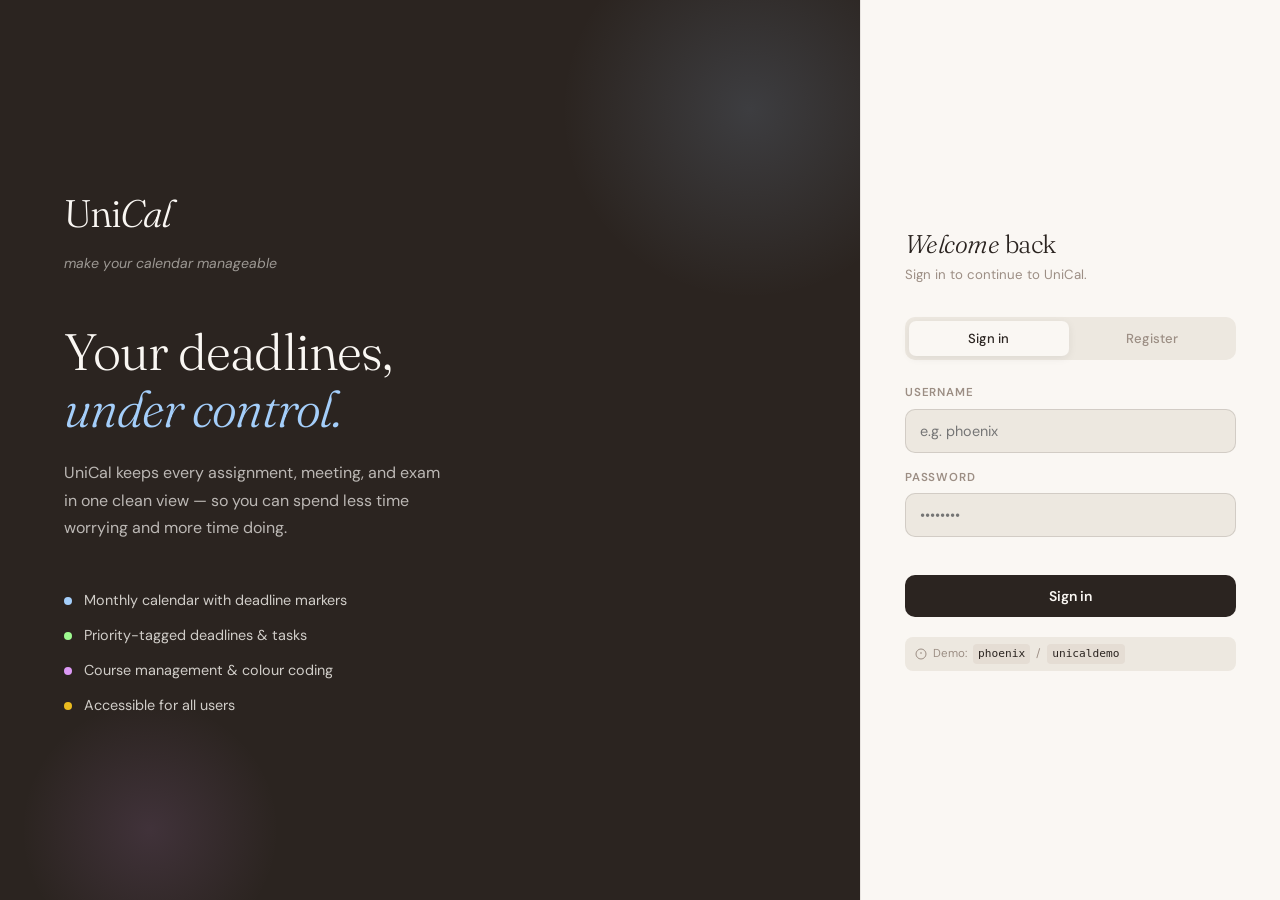
==== commit 7e61b550: "Add files via upload" ====
--- a/calendar.html
+++ b/calendar.html
@@ -38,11 +38,19 @@
     .day-ev-stripe { width:3px; height:32px; border-radius:2px; flex-shrink:0; }
     .day-ev-name { font-size:0.85rem; font-weight:500; flex:1; }
     .day-ev-meta { font-size:0.72rem; color:var(--text-muted); }
+    .day-ev-type { font-size:0.62rem; font-weight:600; text-transform:uppercase; letter-spacing:0.05em; padding:1px 6px; border-radius:4px; background:var(--surface-2); color:var(--text-muted); }
+
+    .day-panel-actions { display:flex; gap:8px; margin-top:14px; padding-top:14px; border-top:1px solid var(--border); }
 
     .legend { margin-top:16px; padding-top:16px; border-top:1px solid var(--border); }
     .legend-title { font-size:0.68rem; font-weight:600; letter-spacing:0.08em; text-transform:uppercase; color:var(--text-muted); margin-bottom:8px; }
     .legend-item { display:flex; align-items:center; gap:8px; font-size:0.78rem; color:var(--text-muted); margin-bottom:5px; }
     .legend-dot { width:10px; height:10px; border-radius:50%; flex-shrink:0; }
+
+    /* ICS toolbar */
+    .ics-toolbar { display:flex; gap:8px; align-items:center; }
+    .ics-toolbar .btn-ghost { padding:6px 12px; font-size:0.75rem; }
+    .ics-file-input { display:none; }
 
     @media (max-width:860px) {
       .cal-layout { grid-template-columns:1fr; }
@@ -60,7 +68,18 @@
     </button>
     <main class="main-content" id="main-content">
       <header class="page-header">
-        <div><h1 class="page-title"><em>Calendar</em></h1><p class="page-subtitle">See all your deadlines and tasks in one view.</p></div>
+        <div><h1 class="page-title"><em>Calendar</em></h1><p class="page-subtitle">See all your items in one view.</p></div>
+        <div class="ics-toolbar">
+          <button class="btn btn-ghost btn-sm" onclick="exportICS()" aria-label="Export to .ics">
+            <svg width="12" height="12" viewBox="0 0 24 24" fill="none" stroke="currentColor" stroke-width="2" aria-hidden="true"><path d="M21 15v4a2 2 0 0 1-2 2H5a2 2 0 0 1-2-2v-4"/><polyline points="7 10 12 15 17 10"/><line x1="12" y1="15" x2="12" y2="3"/></svg>
+            Export .ics
+          </button>
+          <button class="btn btn-ghost btn-sm" onclick="document.getElementById('icsFileInput').click()" aria-label="Import .ics file">
+            <svg width="12" height="12" viewBox="0 0 24 24" fill="none" stroke="currentColor" stroke-width="2" aria-hidden="true"><path d="M21 15v4a2 2 0 0 1-2 2H5a2 2 0 0 1-2-2v-4"/><polyline points="17 8 12 3 7 8"/><line x1="12" y1="3" x2="12" y2="15"/></svg>
+            Import .ics
+          </button>
+          <input type="file" id="icsFileInput" class="ics-file-input" accept=".ics,.ical" onchange="importICS(this)"/>
+        </div>
       </header>
       <div class="cal-layout">
         <div>
@@ -90,49 +109,74 @@
         <aside class="day-panel" aria-label="Selected day events">
           <h2 class="day-panel-title" id="dayPanelTitle"><em>Select</em> a day</h2>
           <div id="dayEvents"><div class="empty-state"><div class="empty-state-icon">📅</div><div class="empty-state-text">Click a date to see events.</div></div></div>
+          <div id="dayPanelActions"></div>
           <div class="legend" id="calLegend" aria-label="Course colour legend"></div>
         </aside>
       </div>
     </main>
   </div>
 
+  <!-- Quick note modal -->
+  <div class="modal-overlay" id="noteModal" role="dialog" aria-modal="true" aria-labelledby="noteModalTitle">
+    <div class="modal">
+      <div class="modal-header">
+        <h2 class="modal-title" id="noteModalTitle">Add <em>note</em></h2>
+        <button class="modal-close" onclick="closeNoteModal()" aria-label="Close dialog">&times;</button>
+      </div>
+      <div class="field-group"><label class="field-label" for="qn-title">Title *</label><input class="field-input" id="qn-title" type="text" placeholder="e.g. Lecture summary" required aria-required="true"/></div>
+      <div class="field-group"><label class="field-label" for="qn-course">Course *</label><select class="field-select" id="qn-course" required aria-required="true"></select></div>
+      <div class="field-group"><label class="field-label" for="qn-content">Note content</label><textarea class="field-textarea" id="qn-content" placeholder="Write in markdown…" rows="5"></textarea></div>
+      <div class="form-error" id="qn-error" role="alert" aria-live="polite"></div>
+      <div class="modal-actions">
+        <button class="btn btn-ghost" onclick="closeNoteModal()">Cancel</button>
+        <button class="btn btn-primary" onclick="saveQuickNote()">Save note</button>
+      </div>
+    </div>
+  </div>
+
   <script src="data.js"></script>
   <script src="sidebar.js"></script>
   <script>
     requireAuth(); buildSidebar(); initMobileSidebar();
-    const MONTHS = ['January','February','March','April','May','June','July','August','September','October','November','December'];
-    let viewYear=new Date().getFullYear(), viewMonth=new Date().getMonth(), selectedDate=null;
+    var MONTHS = ['January','February','March','April','May','June','July','August','September','October','November','December'];
+    var viewYear=new Date().getFullYear(), viewMonth=new Date().getMonth(), selectedDate=null;
 
     function shiftMonth(d) { viewMonth+=d; if(viewMonth>11){viewMonth=0;viewYear++;}else if(viewMonth<0){viewMonth=11;viewYear--;} renderCal(); }
-    function goToday() { const n=new Date(); viewYear=n.getFullYear(); viewMonth=n.getMonth(); renderCal(); }
+    function goToday() { var n=new Date(); viewYear=n.getFullYear(); viewMonth=n.getMonth(); renderCal(); }
+
+    function buildEventMap() {
+      var map={};
+      var allItems = getAllPendingTrackItems();
+      allItems.forEach(function(ev){ if(!map[ev.due])map[ev.due]=[]; map[ev.due].push(ev); });
+      return map;
+    }
 
     function renderCal() {
-      document.getElementById('calMonthTitle').textContent=`${MONTHS[viewMonth]} ${viewYear}`;
-      const map={};
-      [...getDeadlines().filter(d=>!d.done),...getTasks().filter(t=>!t.done)].forEach(ev=>{ if(!map[ev.due])map[ev.due]=[]; map[ev.due].push(ev); });
-      const firstDay=new Date(viewYear,viewMonth,1);
-      let startDow=firstDay.getDay(); startDow=startDow===0?6:startDow-1;
-      const daysInMonth=new Date(viewYear,viewMonth+1,0).getDate();
-      const daysInPrev=new Date(viewYear,viewMonth,0).getDate();
-      const todayStr=todayISO();
-      const cells=document.getElementById('calCells'); cells.innerHTML='';
-      const total=Math.ceil((startDow+daysInMonth)/7)*7;
-      for(let i=0;i<total;i++){
-        let day,month,year,isOther=false;
+      document.getElementById('calMonthTitle').textContent=MONTHS[viewMonth]+' '+viewYear;
+      var map=buildEventMap();
+      var firstDay=new Date(viewYear,viewMonth,1);
+      var startDow=firstDay.getDay(); startDow=startDow===0?6:startDow-1;
+      var daysInMonth=new Date(viewYear,viewMonth+1,0).getDate();
+      var daysInPrev=new Date(viewYear,viewMonth,0).getDate();
+      var todayStr=todayISO();
+      var cells=document.getElementById('calCells'); cells.innerHTML='';
+      var total=Math.ceil((startDow+daysInMonth)/7)*7;
+      for(var i=0;i<total;i++){
+        var day,month,year,isOther=false;
         if(i<startDow){day=daysInPrev-startDow+i+1;month=viewMonth-1;year=viewYear;if(month<0){month=11;year--;}isOther=true;}
         else if(i>=startDow+daysInMonth){day=i-startDow-daysInMonth+1;month=viewMonth+1;year=viewYear;if(month>11){month=0;year++;}isOther=true;}
         else{day=i-startDow+1;month=viewMonth;year=viewYear;}
-        const iso=`${year}-${String(month+1).padStart(2,'0')}-${String(day).padStart(2,'0')}`;
-        const isToday=iso===todayStr, isSelected=iso===selectedDate, dayEvs=map[iso]||[];
-        const cell=document.createElement('div');
-        cell.className=`cal-cell${isOther?' other-month':''}${isToday?' is-today':''}${isSelected?' selected':''}`;
+        var iso=year+'-'+String(month+1).padStart(2,'0')+'-'+String(day).padStart(2,'0');
+        var isToday=iso===todayStr, isSelected=iso===selectedDate, dayEvs=map[iso]||[];
+        var cell=document.createElement('div');
+        cell.className='cal-cell'+(isOther?' other-month':'')+(isToday?' is-today':'')+(isSelected?' selected':'');
         cell.setAttribute('role','gridcell');
-        cell.setAttribute('aria-label',`${day} ${MONTHS[month]} ${year}${dayEvs.length?`, ${dayEvs.length} event${dayEvs.length!==1?'s':''}`:''}`)
+        cell.setAttribute('aria-label',day+' '+MONTHS[month]+' '+year+(dayEvs.length?', '+dayEvs.length+' event'+(dayEvs.length!==1?'s':''):''));
         if(isSelected)cell.setAttribute('aria-selected','true');
-        if(!isOther)cell.onclick=()=>selectDay(iso,day,month);
-        const numEl=document.createElement('div'); numEl.className='cal-day-num'; numEl.textContent=day; numEl.setAttribute('aria-hidden','true');
+        if(!isOther)(function(cellIso,cellDay,cellMonth){cell.onclick=function(){selectDay(cellIso,cellDay,cellMonth);};})(iso,day,month);
+        var numEl=document.createElement('div'); numEl.className='cal-day-num'; numEl.textContent=day; numEl.setAttribute('aria-hidden','true');
         cell.appendChild(numEl);
-        if(dayEvs.length){const dr=document.createElement('div');dr.className='cal-dot-row';dr.setAttribute('aria-hidden','true');dayEvs.slice(0,6).forEach(ev=>{const c=courseById(ev.course);const dot=document.createElement('div');dot.className='cal-dot';dot.style.background=c.bg;dr.appendChild(dot);});cell.appendChild(dr);}
+        if(dayEvs.length){var dr=document.createElement('div');dr.className='cal-dot-row';dr.setAttribute('aria-hidden','true');dayEvs.slice(0,6).forEach(function(ev){var c=courseById(ev.course);var dot=document.createElement('div');dot.className='cal-dot';dot.style.background=c.bg;dr.appendChild(dot);});cell.appendChild(dr);}
         cells.appendChild(cell);
       }
       renderLegend();
@@ -140,19 +184,292 @@
 
     function selectDay(iso,day,month){
       selectedDate=iso; renderCal();
-      document.getElementById('dayPanelTitle').innerHTML=`${day} <em>${MONTHS[month]}</em>`;
-      const all=[...getDeadlines().filter(d=>!d.done&&d.due===iso),...getTasks().filter(t=>!t.done&&t.due===iso)];
-      const ev=document.getElementById('dayEvents'); ev.innerHTML='';
-      if(!all.length){ev.innerHTML=`<div class="empty-state"><div class="empty-state-icon">✨</div><div class="empty-state-text">Nothing due — free day!</div></div>`;return;}
-      all.forEach((item,i)=>{const c=courseById(item.course);const type=item.hasOwnProperty('desc')?'Task':'Deadline';const el=document.createElement('div');el.className='day-ev';el.style.animationDelay=`${i*.05}s`;el.innerHTML=`<div class="day-ev-stripe" style="background:${c.bg}" aria-hidden="true"></div><div style="flex:1;min-width:0"><div class="day-ev-name">${item.title}</div><div class="day-ev-meta">${c.label} · ${type}</div></div><span class="badge badge-${item.priority}">${item.priority}</span>`;ev.appendChild(el);});
+      document.getElementById('dayPanelTitle').innerHTML=day+' <em>'+MONTHS[month]+'</em>';
+      var all=getAllTrackItemsForDate(iso);
+      var ev=document.getElementById('dayEvents'); ev.innerHTML='';
+      if(!all.length){ev.innerHTML='<div class="empty-state"><div class="empty-state-icon">✨</div><div class="empty-state-text">Nothing due — free day!</div></div>';}
+      else {
+        all.forEach(function(item,i){
+          var c=courseById(item.course);
+          var typeLabel=item._type.charAt(0).toUpperCase()+item._type.slice(1);
+          var timeStr = '';
+          if (item._type === 'event') {
+            if (item.timeStart) { timeStr = fmtTime(item.timeStart); if (item.timeEnd) timeStr += '–' + fmtTime(item.timeEnd); }
+          } else if (item.time) { timeStr = fmtTime(item.time); }
+          var el=document.createElement('div');el.className='day-ev';el.style.animationDelay=i*.05+'s';
+          el.innerHTML='<div class="day-ev-stripe" style="background:'+c.bg+'" aria-hidden="true"></div>'+
+            '<div style="flex:1;min-width:0"><div class="day-ev-name">'+item.title+'</div>'+
+            '<div class="day-ev-meta">'+c.label+(timeStr?' · '+timeStr:'')+' <span class="day-ev-type">'+typeLabel+'</span></div></div>'+
+            '<span class="badge badge-'+item.priority+'">'+item.priority+'</span>';
+          ev.appendChild(el);
+        });
+      }
+
+      /* Show "Add note" button for selected day */
+      var actionsEl = document.getElementById('dayPanelActions');
+      actionsEl.innerHTML = '<div class="day-panel-actions">' +
+        '<button class="btn btn-ghost btn-sm" onclick="openQuickNote(\'' + iso + '\')" style="flex:1;justify-content:center">' +
+          '<svg width="12" height="12" viewBox="0 0 24 24" fill="none" stroke="currentColor" stroke-width="2" aria-hidden="true"><line x1="12" y1="5" x2="12" y2="19"/><line x1="5" y1="12" x2="19" y2="12"/></svg>' +
+          'Add note for this day' +
+        '</button>' +
+      '</div>';
     }
 
     function renderLegend(){
-      document.getElementById('calLegend').innerHTML=`<div class="legend-title">Courses</div>`+
-        getCourses().map(c=>`<div class="legend-item"><div class="legend-dot" style="background:${c.bg}" aria-hidden="true"></div>${c.label}</div>`).join('');
+      document.getElementById('calLegend').innerHTML='<div class="legend-title">Courses</div>'+
+        getCourses().map(function(c){return '<div class="legend-item"><div class="legend-dot" style="background:'+c.bg+'" aria-hidden="true"></div>'+c.label+'</div>';}).join('');
+    }
+
+    /* ── Quick Note Modal ── */
+    var quickNoteDate = null;
+
+    function openQuickNote(iso) {
+      quickNoteDate = iso;
+      var courses = getCourses();
+      var sel = document.getElementById('qn-course');
+      sel.innerHTML = '';
+      courses.forEach(function(c) {
+        var opt = document.createElement('option');
+        opt.value = c.id; opt.textContent = c.label;
+        sel.appendChild(opt);
+      });
+      document.getElementById('qn-title').value = 'Note — ' + fmtDate(iso);
+      document.getElementById('qn-content').value = '';
+      document.getElementById('qn-error').textContent = '';
+      document.getElementById('noteModalTitle').innerHTML = 'Add <em>note</em> for ' + fmtDate(iso);
+      document.getElementById('noteModal').classList.add('open');
+      setTimeout(function() { document.getElementById('qn-title').focus(); document.getElementById('qn-title').select(); }, 100);
+    }
+
+    function closeNoteModal() {
+      document.getElementById('noteModal').classList.remove('open');
+    }
+
+    function saveQuickNote() {
+      var errEl = document.getElementById('qn-error');
+      errEl.textContent = '';
+      var title = document.getElementById('qn-title').value.trim();
+      var course = document.getElementById('qn-course').value;
+      var content = document.getElementById('qn-content').value;
+      if (!title) { errEl.textContent = 'Please enter a title.'; return; }
+
+      var notes = getNotes();
+      var now = new Date().toISOString();
+      notes.unshift({
+        id: Date.now(),
+        title: title,
+        content: content,
+        course: course,
+        date: quickNoteDate,
+        created: now,
+        updated: now
+      });
+      saveNotes(notes);
+      closeNoteModal();
+      showToast('Note added ✓');
+    }
+
+    document.getElementById('noteModal').addEventListener('click', function(e) {
+      if (e.target === document.getElementById('noteModal')) closeNoteModal();
+    });
+    document.addEventListener('keydown', function(e) {
+      if (e.key === 'Escape') closeNoteModal();
+    });
+
+    /* ── ICS Export ── */
+    function exportICS() {
+      var lines = [];
+      lines.push('BEGIN:VCALENDAR');
+      lines.push('VERSION:2.0');
+      lines.push('PRODID:-//UniCal//EN');
+      lines.push('CALSCALE:GREGORIAN');
+      lines.push('METHOD:PUBLISH');
+      lines.push('X-WR-CALNAME:UniCal');
+
+      function addEvent(item, type) {
+        var c = courseById(item.course);
+        var uid = type + '-' + item.id + '@unical';
+        var dtDate = item.due.replace(/-/g, '');
+
+        /* Determine time */
+        var hasTime = false;
+        var dtStart = dtDate;
+        var dtEnd = dtDate;
+
+        if (type === 'event' && item.timeStart) {
+          hasTime = true;
+          dtStart = dtDate + 'T' + item.timeStart.replace(':', '') + '00';
+          if (item.timeEnd) {
+            dtEnd = dtDate + 'T' + item.timeEnd.replace(':', '') + '00';
+          } else {
+            /* Default 1hr duration */
+            var sh = parseInt(item.timeStart.split(':')[0]);
+            var sm = item.timeStart.split(':')[1];
+            dtEnd = dtDate + 'T' + String(sh + 1).padStart(2, '0') + sm + '00';
+          }
+        } else if (item.time) {
+          hasTime = true;
+          dtStart = dtDate + 'T' + item.time.replace(':', '') + '00';
+          /* 1hr duration for timed items */
+          var h = parseInt(item.time.split(':')[0]);
+          var m = item.time.split(':')[1];
+          dtEnd = dtDate + 'T' + String(h + 1).padStart(2, '0') + m + '00';
+        }
+
+        lines.push('BEGIN:VEVENT');
+        lines.push('UID:' + uid);
+        lines.push('SUMMARY:' + escICS(item.title));
+        if (hasTime) {
+          lines.push('DTSTART:' + dtStart);
+          lines.push('DTEND:' + dtEnd);
+        } else {
+          lines.push('DTSTART;VALUE=DATE:' + dtDate);
+          /* All-day event: end date is next day per spec */
+          var endD = new Date(item.due + 'T00:00:00');
+          endD.setDate(endD.getDate() + 1);
+          var endStr = endD.toISOString().slice(0, 10).replace(/-/g, '');
+          lines.push('DTEND;VALUE=DATE:' + endStr);
+        }
+        lines.push('DESCRIPTION:' + escICS('[' + type.toUpperCase() + '] ' + c.label + (item.notes ? '\\n' + item.notes : '') + (item.location ? '\\nLocation: ' + item.location : '')));
+        if (item.location) lines.push('LOCATION:' + escICS(item.location));
+        lines.push('CATEGORIES:' + escICS(c.label));
+        lines.push('STATUS:' + (item.done ? 'COMPLETED' : 'CONFIRMED'));
+        if (item.priority === 'urgent') lines.push('PRIORITY:1');
+        else if (item.priority === 'high') lines.push('PRIORITY:3');
+        else if (item.priority === 'medium') lines.push('PRIORITY:5');
+        else lines.push('PRIORITY:9');
+        lines.push('END:VEVENT');
+      }
+
+      getDeadlines().forEach(function(d) { addEvent(d, 'deadline'); });
+      getTasks().forEach(function(t) { addEvent(t, 'task'); });
+      getAssignments().forEach(function(a) { addEvent(a, 'assignment'); });
+      getEvents().forEach(function(e) { addEvent(e, 'event'); });
+      getExams().forEach(function(x) { addEvent(x, 'exam'); });
+
+      lines.push('END:VCALENDAR');
+
+      var blob = new Blob([lines.join('\r\n')], { type: 'text/calendar;charset=utf-8' });
+      var url = URL.createObjectURL(blob);
+      var a = document.createElement('a');
+      a.href = url;
+      a.download = 'unical-export.ics';
+      document.body.appendChild(a);
+      a.click();
+      document.body.removeChild(a);
+      URL.revokeObjectURL(url);
+      showToast('Calendar exported!');
+    }
+
+    function escICS(str) {
+      if (!str) return '';
+      return str.replace(/\\/g, '\\\\').replace(/;/g, '\\;').replace(/,/g, '\\,').replace(/\n/g, '\\n');
+    }
+
+    /* ── ICS Import ── */
+    function importICS(input) {
+      var file = input.files[0];
+      if (!file) return;
+
+      var reader = new FileReader();
+      reader.onload = function(e) {
+        var text = e.target.result;
+        var events = parseICS(text);
+        if (!events.length) {
+          showToast('No events found in file.', 'error');
+          input.value = '';
+          return;
+        }
+
+        /* Import as deadlines by default */
+        var courses = getCourses();
+        var defaultCourse = courses.length ? courses[0].id : '';
+        var deadlines = getDeadlines();
+        var imported = 0;
+
+        events.forEach(function(ev) {
+          /* Try to match course by category */
+          var courseId = defaultCourse;
+          if (ev.categories) {
+            var match = courses.find(function(c) {
+              return c.label.toLowerCase() === ev.categories.toLowerCase();
+            });
+            if (match) courseId = match.id;
+          }
+
+          /* Check for duplicate by title + date */
+          var isDupe = deadlines.some(function(d) {
+            return d.title === ev.summary && d.due === ev.date;
+          });
+          if (isDupe) return;
+
+          deadlines.push({
+            id: nextId(deadlines),
+            title: ev.summary || 'Imported event',
+            course: courseId,
+            due: ev.date,
+            time: ev.time || '',
+            priority: ev.priority <= 1 ? 'urgent' : ev.priority <= 3 ? 'high' : ev.priority <= 5 ? 'medium' : 'low',
+            notes: (ev.description || '') + (ev.location ? ' | Location: ' + ev.location : ''),
+            done: false
+          });
+          imported++;
+        });
+
+        saveDeadlines(deadlines);
+        renderCal();
+        showToast(imported + ' event' + (imported !== 1 ? 's' : '') + ' imported as deadlines');
+        input.value = '';
+      };
+      reader.readAsText(file);
+    }
+
+    function parseICS(text) {
+      var events = [];
+      var blocks = text.split('BEGIN:VEVENT');
+      for (var i = 1; i < blocks.length; i++) {
+        var block = blocks[i].split('END:VEVENT')[0];
+        var ev = {};
+
+        var summaryMatch = block.match(/SUMMARY[^:]*:(.*)/);
+        if (summaryMatch) ev.summary = unescICS(summaryMatch[1].trim());
+
+        var dtStartMatch = block.match(/DTSTART[^:]*:(\d{8})/);
+        if (dtStartMatch) {
+          var d = dtStartMatch[1];
+          ev.date = d.slice(0, 4) + '-' + d.slice(4, 6) + '-' + d.slice(6, 8);
+        }
+
+        /* Try to get time */
+        var dtTimeMatch = block.match(/DTSTART[^:]*:(\d{8})T(\d{4})/);
+        if (dtTimeMatch) {
+          var t = dtTimeMatch[2];
+          ev.time = t.slice(0, 2) + ':' + t.slice(2, 4);
+        }
+
+        var descMatch = block.match(/DESCRIPTION[^:]*:(.*)/);
+        if (descMatch) ev.description = unescICS(descMatch[1].trim());
+
+        var locMatch = block.match(/LOCATION[^:]*:(.*)/);
+        if (locMatch) ev.location = unescICS(locMatch[1].trim());
+
+        var catMatch = block.match(/CATEGORIES[^:]*:(.*)/);
+        if (catMatch) ev.categories = unescICS(catMatch[1].trim());
+
+        var prioMatch = block.match(/PRIORITY[^:]*:(\d+)/);
+        ev.priority = prioMatch ? parseInt(prioMatch[1]) : 5;
+
+        if (ev.date && ev.summary) events.push(ev);
+      }
+      return events;
+    }
+
+    function unescICS(str) {
+      if (!str) return '';
+      return str.replace(/\\n/g, '\n').replace(/\\,/g, ',').replace(/\\;/g, ';').replace(/\\\\/g, '\\');
     }
 
     renderCal();
   </script>
 </body>
-</html>
+</html>
--- a/global.css
+++ b/global.css
@@ -37,7 +37,12 @@
 
 *, *::before, *::after { box-sizing: border-box; margin: 0; padding: 0; }
 html { scroll-behavior: smooth; font-size: 16px; }
-body { font-family: var(--font-body); background: var(--bg); color: var(--text); min-height: 100vh; line-height: 1.6; -webkit-font-smoothing: antialiased; }
+body {
+  font-family: var(--font-body); background: var(--bg); color: var(--text);
+  min-height: 100vh; line-height: 1.6; -webkit-font-smoothing: antialiased;
+  /* Prevent pull-to-refresh on mobile when sidebar is open */
+  overscroll-behavior-y: contain;
+}
 
 :focus-visible { outline: 3px solid var(--accent-slate); outline-offset: 3px; border-radius: 4px; }
 
@@ -69,20 +74,23 @@
   border-right: 1.5px solid var(--border);
   display: flex; flex-direction: column;
   position: fixed; top: 0; left: 0; height: 100vh;
-  z-index: 200; transition: transform 0.3s ease;
+  z-index: 200; transition: transform 0.3s cubic-bezier(0.4,0,0.2,1);
 }
 
 .sidebar-logo { padding: 28px 24px 20px; border-bottom: 1.5px solid var(--border); }
 .sidebar-logo-text { font-family: var(--font-display); font-size: 1.5rem; font-weight: 300; letter-spacing: -0.03em; color: var(--text); display: block; }
+.sidebar-logo-text:hover { text-decoration: none; }
 .sidebar-slogan { font-size: 0.72rem; color: var(--text-muted); margin-top: 2px; font-style: italic; }
 
-.sidebar-nav { flex: 1; padding: 16px 12px; list-style: none; overflow-y: auto; }
+.sidebar-nav { flex: 1; padding: 16px 12px; list-style: none; overflow-y: auto; -webkit-overflow-scrolling: touch; }
 .nav-item { margin-bottom: 2px; }
 .nav-link {
   display: flex; align-items: center; gap: 10px; padding: 10px 12px;
   border-radius: var(--radius-sm); color: var(--text-muted);
   text-decoration: none; font-size: 0.88rem; font-weight: 500;
   transition: all 0.15s ease; position: relative;
+  /* Larger touch target on mobile */
+  min-height: 44px;
 }
 .nav-link:hover { background: var(--surface-2); color: var(--text); text-decoration: none; }
 .nav-link.active { background: var(--surface-2); color: var(--text); }
@@ -92,13 +100,29 @@
 .nav-section-label { font-size: 0.65rem; font-weight: 600; letter-spacing: 0.1em; text-transform: uppercase; color: var(--text-muted); padding: 14px 12px 6px; }
 
 .sidebar-bottom { padding: 16px 12px; border-top: 1.5px solid var(--border); }
-.user-chip { display: flex; align-items: center; gap: 10px; padding: 8px 10px; border-radius: var(--radius-sm); cursor: pointer; transition: background 0.15s ease; }
-.user-chip:hover { background: var(--surface-2); }
+.user-chip { display: flex; align-items: center; gap: 10px; padding: 8px 10px; border-radius: var(--radius-sm); cursor: default; transition: background 0.15s ease; }
 .avatar { width: 30px; height: 30px; border-radius: 50%; background: var(--text); color: var(--surface); display: flex; align-items: center; justify-content: center; font-size: 0.7rem; font-weight: 600; font-family: var(--font-display); flex-shrink: 0; }
 .user-name { font-size: 0.85rem; font-weight: 500; }
 .user-role { font-size: 0.7rem; color: var(--text-muted); }
 
-.nav-toggle { display: none; position: fixed; top: 14px; left: 14px; z-index: 300; width: 40px; height: 40px; background: var(--surface); border: 1.5px solid var(--border); border-radius: var(--radius-sm); align-items: center; justify-content: center; }
+/* ── Mobile nav toggle ── */
+.nav-toggle {
+  display: none; position: fixed; top: 14px; left: 14px; z-index: 300;
+  width: 44px; height: 44px; /* 44px minimum touch target */
+  background: var(--surface); border: 1.5px solid var(--border);
+  border-radius: var(--radius-sm); align-items: center; justify-content: center;
+  -webkit-tap-highlight-color: transparent; /* Remove tap flash on iOS */
+  touch-action: manipulation; /* Prevent double-tap zoom */
+}
+
+/* ── Sidebar backdrop overlay (mobile) ── */
+.sidebar-backdrop {
+  display: none; position: fixed; inset: 0; z-index: 190;
+  background: rgba(43,36,32,0.3); backdrop-filter: blur(2px);
+  opacity: 0; transition: opacity 0.3s ease;
+  -webkit-tap-highlight-color: transparent;
+}
+.sidebar-backdrop.visible { display: block; opacity: 1; }
 
 /* ── Main content ── */
 .main-content { margin-left: var(--sidebar-w); flex: 1; min-height: 100vh; padding: 36px 40px; max-width: calc(100vw - var(--sidebar-w)); }
@@ -109,22 +133,37 @@
 .page-subtitle { font-size: 0.88rem; color: var(--text-muted); margin-top: 4px; }
 
 /* ── Buttons ── */
-.btn { display: inline-flex; align-items: center; gap: 7px; padding: 9px 18px; border: none; border-radius: var(--radius-sm); font-size: 0.875rem; font-weight: 600; cursor: pointer; transition: all 0.18s cubic-bezier(0.34,1.56,0.64,1); text-decoration: none; }
+.btn {
+  display: inline-flex; align-items: center; gap: 7px; padding: 9px 18px;
+  border: none; border-radius: var(--radius-sm); font-size: 0.875rem; font-weight: 600;
+  cursor: pointer; transition: all 0.18s cubic-bezier(0.34,1.56,0.64,1);
+  text-decoration: none;
+  -webkit-tap-highlight-color: transparent;
+  touch-action: manipulation;
+  min-height: 40px; /* Touch target */
+}
 .btn:hover { transform: translateY(-2px); box-shadow: var(--shadow); text-decoration: none; }
 .btn:active { transform: translateY(0); }
 .btn-primary { background: var(--text); color: var(--surface); }
 .btn-secondary { background: var(--surface-2); color: var(--text); }
 .btn-ghost { background: transparent; color: var(--text-muted); border: 1.5px solid var(--border-med); }
 .btn-ghost:hover { background: var(--surface-2); color: var(--text); }
-.btn-sm { padding: 6px 12px; font-size: 0.78rem; }
-.btn-icon { padding: 7px; border-radius: 8px; background: var(--surface-2); color: var(--text-muted); border: none; line-height: 1; }
+.btn-sm { padding: 6px 12px; font-size: 0.78rem; min-height: 34px; }
+.btn-icon {
+  padding: 7px; border-radius: 8px; background: var(--surface-2);
+  color: var(--text-muted); border: none; line-height: 1;
+  min-width: 34px; min-height: 34px;
+  display: inline-flex; align-items: center; justify-content: center;
+  -webkit-tap-highlight-color: transparent;
+  touch-action: manipulation;
+}
 .btn-icon:hover { background: var(--surface-3); color: var(--text); transform: translateY(0); box-shadow: none; }
 
 /* ── Cards ── */
 .card { background: var(--surface); border: 1.5px solid var(--border); border-radius: var(--radius); padding: 20px; box-shadow: var(--shadow-sm); }
 
 /* ── Priority badges ── */
-.badge { display: inline-flex; align-items: center; gap: 4px; padding: 3px 9px; border-radius: 99px; font-size: 0.72rem; font-weight: 600; letter-spacing: 0.04em; text-transform: uppercase; }
+.badge { display: inline-flex; align-items: center; gap: 4px; padding: 3px 9px; border-radius: 99px; font-size: 0.72rem; font-weight: 600; letter-spacing: 0.04em; text-transform: uppercase; white-space: nowrap; }
 .badge-urgent { background: #fde8e7; color: var(--urgent); }
 .badge-high   { background: #fdeedd; color: var(--high); }
 .badge-medium { background: #e2f5e3; color: var(--medium); }
@@ -133,24 +172,61 @@
 /* ── Form elements ── */
 .field-group { margin-bottom: 16px; }
 .field-label { display: block; font-size: 0.72rem; font-weight: 600; letter-spacing: 0.07em; text-transform: uppercase; color: var(--text-muted); margin-bottom: 6px; }
-.field-input, .field-select, .field-textarea { width: 100%; padding: 10px 14px; border: 1.5px solid var(--border-med); border-radius: var(--radius-sm); background: var(--surface-2); font-size: 0.9rem; color: var(--text); outline: none; transition: border-color 0.15s ease, box-shadow 0.15s ease; appearance: none; }
+.field-input, .field-select, .field-textarea {
+  width: 100%; padding: 10px 14px; border: 1.5px solid var(--border-med);
+  border-radius: var(--radius-sm); background: var(--surface-2); font-size: 0.9rem;
+  color: var(--text); outline: none; transition: border-color 0.15s ease, box-shadow 0.15s ease;
+  appearance: none;
+  min-height: 44px; /* Touch target */
+}
 .field-input:focus, .field-select:focus, .field-textarea:focus { border-color: var(--text); box-shadow: 0 0 0 3px rgba(43,36,32,0.07); }
 .field-textarea { resize: vertical; min-height: 80px; }
+/* Restore select arrow */
+.field-select {
+  background-image: url("data:image/svg+xml,%3Csvg xmlns='http://www.w3.org/2000/svg' width='12' height='12' viewBox='0 0 24 24' fill='none' stroke='%239C8E84' stroke-width='2.5'%3E%3Cpolyline points='6 9 12 15 18 9'/%3E%3C/svg%3E");
+  background-repeat: no-repeat;
+  background-position: right 12px center;
+  padding-right: 36px;
+}
 
 /* ── Modal ── */
-.modal-overlay { position: fixed; inset: 0; background: rgba(43,36,32,0.35); backdrop-filter: blur(4px); display: flex; align-items: center; justify-content: center; z-index: 500; padding: 20px; opacity: 0; pointer-events: none; transition: opacity 0.2s ease; }
+.modal-overlay {
+  position: fixed; inset: 0;
+  background: rgba(43,36,32,0.35); backdrop-filter: blur(4px);
+  display: flex; align-items: center; justify-content: center;
+  z-index: 500; padding: 20px;
+  opacity: 0; pointer-events: none; transition: opacity 0.2s ease;
+}
 .modal-overlay.open { opacity: 1; pointer-events: all; }
-.modal { background: var(--surface); border-radius: var(--radius-lg); padding: 32px; width: 100%; max-width: 480px; box-shadow: var(--shadow-lg); transform: translateY(20px) scale(0.97); transition: transform 0.25s cubic-bezier(0.34,1.56,0.64,1); }
+.modal {
+  background: var(--surface); border-radius: var(--radius-lg); padding: 32px;
+  width: 100%; max-width: 480px; box-shadow: var(--shadow-lg);
+  transform: translateY(20px) scale(0.97);
+  transition: transform 0.25s cubic-bezier(0.34,1.56,0.64,1);
+  max-height: calc(100vh - 40px); overflow-y: auto;
+  -webkit-overflow-scrolling: touch;
+}
 .modal-overlay.open .modal { transform: translateY(0) scale(1); }
 .modal-header { display: flex; align-items: center; justify-content: space-between; margin-bottom: 24px; }
 .modal-title { font-size: 1.3rem; font-weight: 300; }
-.modal-close { width: 30px; height: 30px; border-radius: 8px; background: var(--surface-2); border: none; display: flex; align-items: center; justify-content: center; color: var(--text-muted); cursor: pointer; font-size: 1.1rem; line-height: 1; }
+.modal-close {
+  width: 34px; height: 34px; border-radius: 8px; background: var(--surface-2);
+  border: none; display: flex; align-items: center; justify-content: center;
+  color: var(--text-muted); cursor: pointer; font-size: 1.1rem; line-height: 1;
+  -webkit-tap-highlight-color: transparent; touch-action: manipulation;
+}
 .modal-close:hover { background: var(--surface-3); color: var(--text); }
 .modal-actions { display: flex; gap: 10px; justify-content: flex-end; margin-top: 24px; }
 
 /* ── Chip filters ── */
 .chip-row { display: flex; flex-wrap: wrap; gap: 8px; margin-bottom: 20px; }
-.chip { padding: 6px 14px; border: 1.5px solid var(--border-med); border-radius: 99px; background: var(--surface); font-size: 0.78rem; font-weight: 500; color: var(--text-muted); cursor: pointer; transition: all 0.15s ease; }
+.chip {
+  padding: 6px 14px; border: 1.5px solid var(--border-med); border-radius: 99px;
+  background: var(--surface); font-size: 0.78rem; font-weight: 500;
+  color: var(--text-muted); cursor: pointer; transition: all 0.15s ease;
+  -webkit-tap-highlight-color: transparent; touch-action: manipulation;
+  min-height: 34px; display: inline-flex; align-items: center;
+}
 .chip:hover, .chip.active { background: var(--text); color: var(--surface); border-color: var(--text); }
 
 /* ── Empty state ── */
@@ -169,13 +245,50 @@
 
 /* ── Responsive ── */
 @media (max-width: 768px) {
-  .sidebar { transform: translateX(calc(-1 * var(--sidebar-w))); }
-  .sidebar.open { transform: translateX(0); }
-  .main-content { margin-left: 0; max-width: 100vw; padding: 24px 18px; padding-top: 64px; }
+  .sidebar {
+    transform: translateX(calc(-1 * var(--sidebar-w) - 10px));
+    box-shadow: none;
+  }
+  .sidebar.open {
+    transform: translateX(0);
+    box-shadow: var(--shadow-lg);
+  }
+  .main-content {
+    margin-left: 0; max-width: 100vw;
+    padding: 24px 16px;
+    padding-top: 68px; /* Space for toggle button */
+  }
   .nav-toggle { display: flex; }
-  .page-title { font-size: 1.6rem; }
+  .page-title { font-size: 1.5rem; }
+  .page-header { gap: 12px; }
+
+  /* Larger touch targets on mobile */
+  .nav-link { padding: 12px 14px; font-size: 0.9rem; }
+  .chip { padding: 8px 16px; font-size: 0.8rem; }
+  .btn { padding: 10px 18px; }
+  .btn-sm { padding: 8px 14px; }
+
+  /* Modal full-width on mobile */
+  .modal-overlay { padding: 12px; align-items: flex-end; }
+  .modal {
+    padding: 24px; max-width: 100%;
+    border-radius: var(--radius-lg) var(--radius-lg) 0 0;
+    max-height: 85vh;
+  }
+
+  /* Grid columns stack */
+  .stats-strip { grid-template-columns: repeat(2, 1fr) !important; }
+
+  /* Safe area for notched phones */
+  .main-content { padding-bottom: env(safe-area-inset-bottom, 24px); }
+}
+
+@media (max-width: 400px) {
+  .main-content { padding: 16px 12px; padding-top: 64px; }
+  .page-title { font-size: 1.35rem; }
+  .stats-strip { grid-template-columns: 1fr 1fr !important; gap: 10px !important; }
 }
 
 @media (prefers-reduced-motion: reduce) {
   *, *::before, *::after { animation-duration: 0.01ms !important; transition-duration: 0.01ms !important; }
-}
+}
